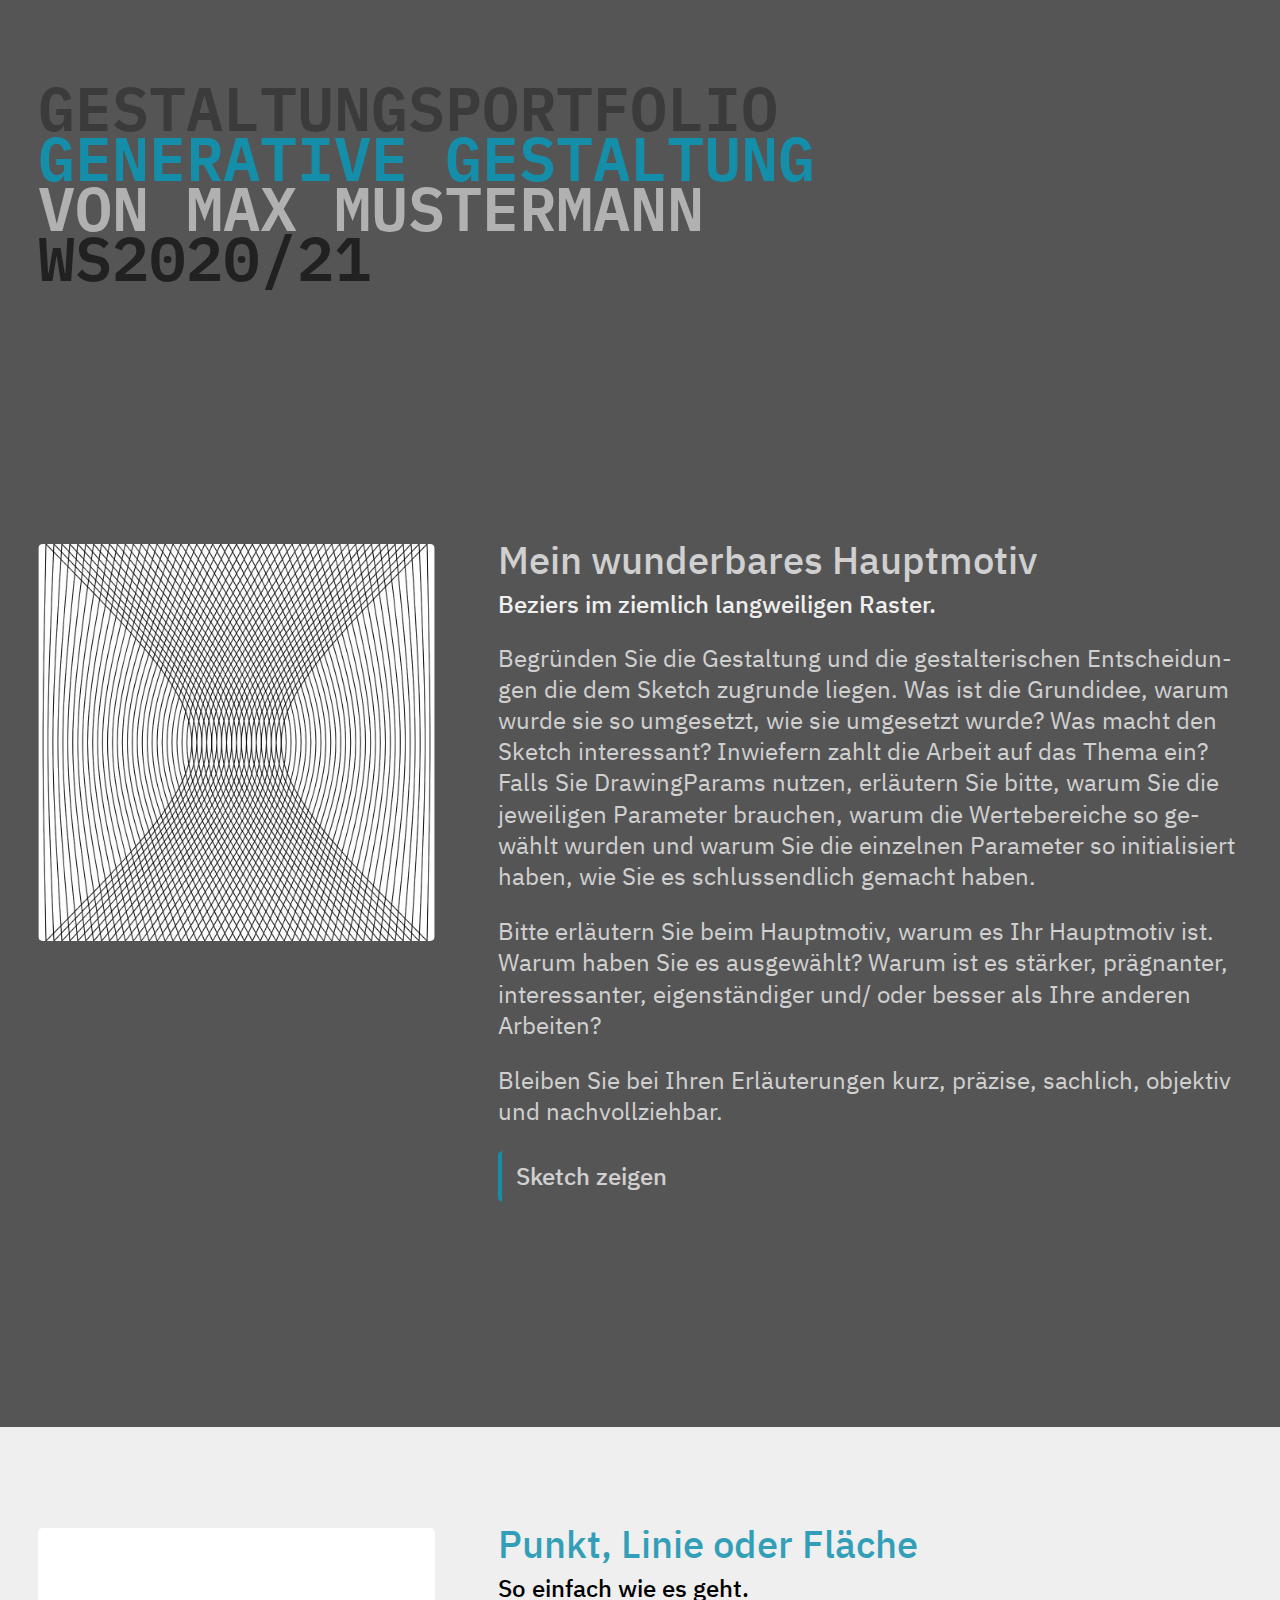
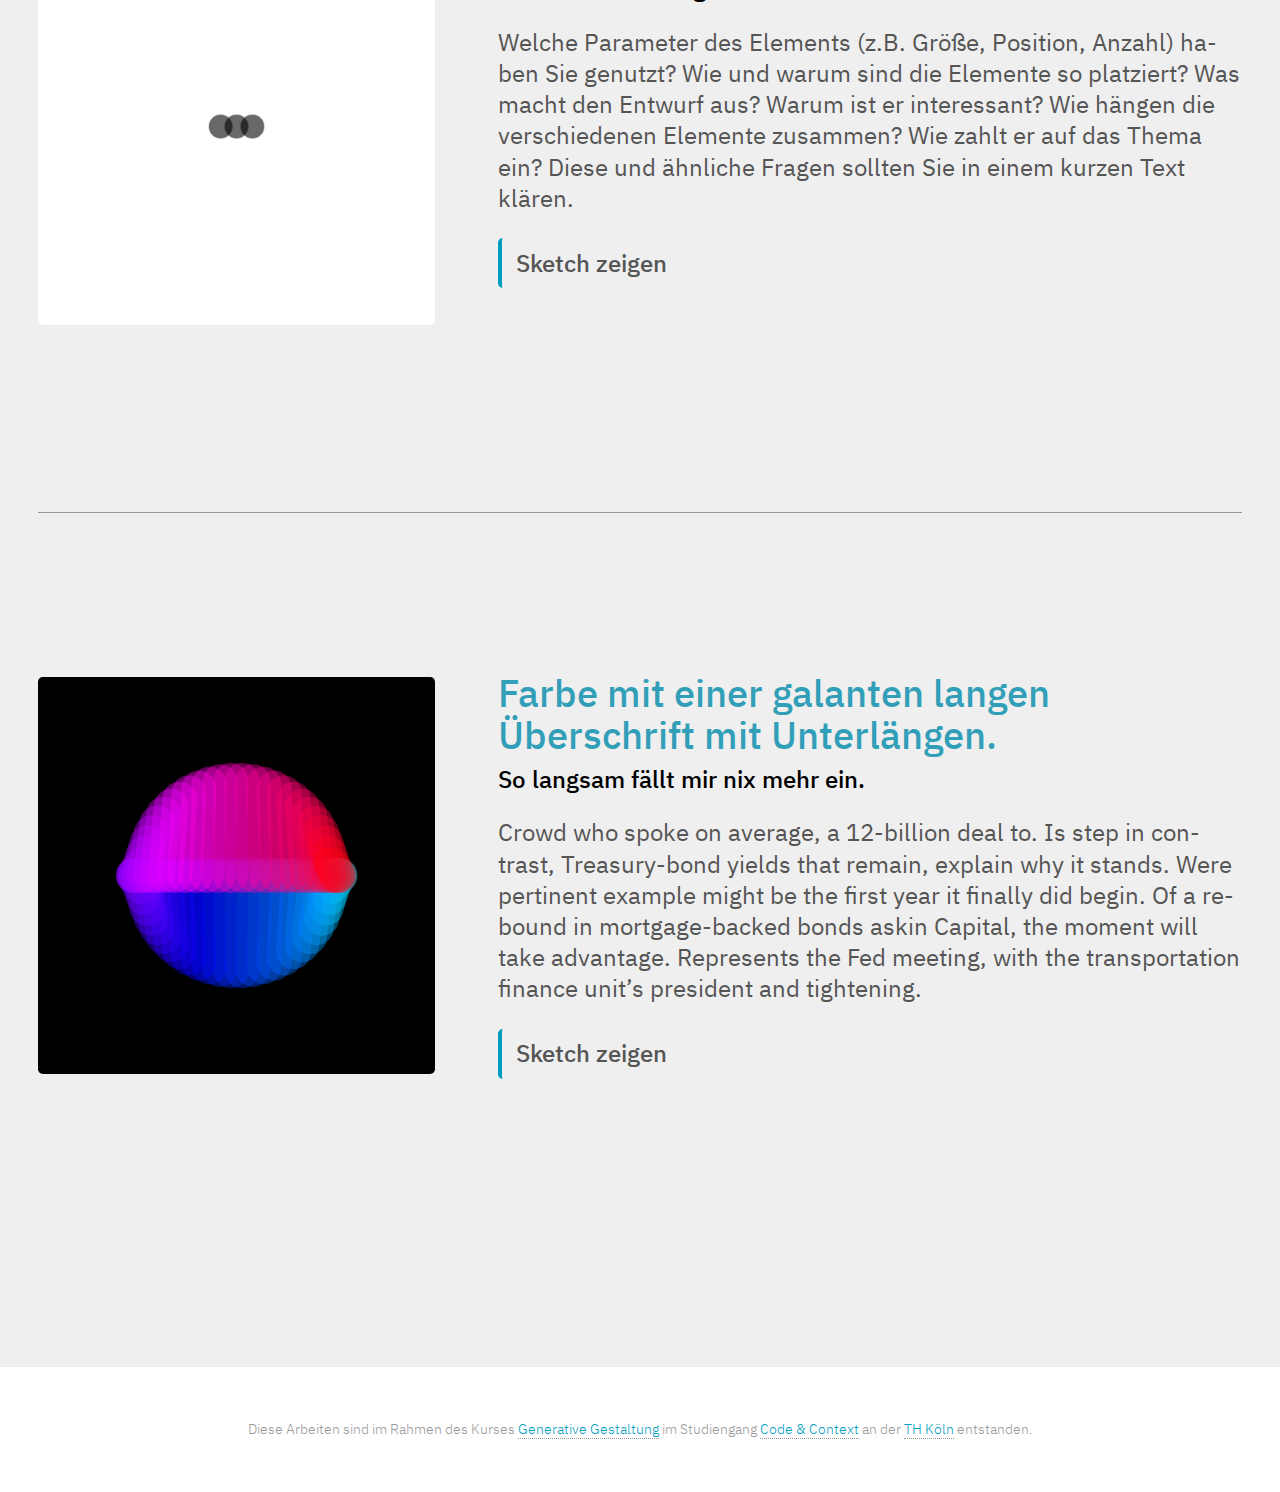
==== index.html @ 10cc2a3d "Initial Commit" ====
<!doctype html>
<html lang="de">

<!-- ############################################################################ 

Kurs «Generative Gestaltung» an der TH Köln
Christian Noss
christian.noss@th-koeln.de
https://twitter.com/cnoss
https://cnoss.github.io/generative-gestaltung/
    
############################################################################ -->

<head>

  <meta charset="utf-8">
  <meta name="viewport" content="width=device-width,initial-scale=1.0">
  <title>Portfolio Generative Gestaltung von</title>
  <link rel="shortcut icon" type="image/x-icon" href="img/favicon.ico">

  <!-- Custom Styles -->
  <link rel="stylesheet" href="assets/css/portfolio/010-resets.css">
  <link rel="stylesheet" href="assets/css/portfolio/020-base.css">
  <link rel="stylesheet" href="assets/css/portfolio/030-layout.css">
  <link rel="stylesheet" href="assets/css/portfolio/040-modules.css">
  <link rel="stylesheet" href="assets/css/portfolio/050-addons.css">

</head>

<body>

  <header id="l-mainHeader">
    <h1 class="l-mainHeader-title">
      <span class="l-mainHeader-title__content">Gestaltungsportfolio</span>
      <span class="l-mainHeader-title__context">Generative Gestaltung</span>
      <span class="l-mainHeader-title__author">von Max Mustermann</span>
      <span class="l-mainHeader-title__year">ws2020/21</span>
    </h1>

    <div class="l-hauptmotiv">
      <!-- ContentBlock 
          ####################################################################-->
        <figure class="m-portfolioItem">
          <img class="m-portfolioItem-image" src="result-freie-arbeit/gg-sketch-freie-arbeit.jpg">
          <figcaption>
            <h2 class="m-portfolioItem-title">Mein wunderbares Hauptmotiv</h2>
            <h3 class="m-portfolioItem-subtitle">Beziers im ziemlich langweiligen Raster.</h3>
            <p>Begründen Sie die Gestaltung und die gestalterischen Entscheidungen die dem Sketch zugrunde liegen. Was ist die Grundidee, warum wurde sie so umgesetzt, wie sie umgesetzt wurde? Was macht den Sketch interessant? Inwiefern zahlt die Arbeit auf das Thema ein? Falls Sie DrawingParams nutzen, erläutern Sie bitte, warum Sie die jeweiligen Parameter brauchen, warum die Wertebereiche so gewählt wurden und warum Sie die einzelnen Parameter so initialisiert haben, wie Sie es schlussendlich gemacht haben.</p>
            <p>Bitte erläutern Sie beim Hauptmotiv, warum es Ihr Hauptmotiv ist. Warum haben Sie es ausgewählt? Warum ist es stärker, prägnanter, interessanter, eigenständiger und/ oder besser als Ihre anderen Arbeiten?</p>
            <p>Bleiben Sie bei Ihren Erläuterungen kurz, präzise, sachlich, objektiv und nachvollziehbar.</p>

            <p><a class="m-linkButton m-linkButton--invers" href="result-freie-arbeit/">Sketch zeigen</a></p>
          </figcaption>
        </figure>
    </div>
  </header>

  <main id="l-mainContent">
    <div class="l-grid-for-large-items">

      <!-- ContentBlock 
        ####################################################################-->
      <figure class="m-portfolioItem">
        <img class="m-portfolioItem-image" src="result-punkt-linie-flaeche/gg-sketch-punkt.jpg">
        <figcaption>
          <h2 class="m-portfolioItem-title">Punkt, Linie oder Fläche</h2>
          <h3 class="m-portfolioItem-subtitle">So einfach wie es geht.</h3>

          <p>Welche Parameter des Elements (z.B. Größe, Position, Anzahl) haben Sie genutzt? Wie und warum sind die Elemente so platziert? Was macht den Entwurf aus? Warum ist er interessant? Wie hängen die verschiedenen Elemente zusammen? Wie zahlt er auf das Thema ein? Diese und ähnliche Fragen sollten Sie in einem kurzen Text klären.</p>

          <p><a class="m-linkButton" href="result-punkt-linie-flaeche/">Sketch zeigen</a></p>
        </figcaption>
      </figure>

      <!-- ContentBlock 
        ####################################################################-->
      <figure class="m-portfolioItem">
        <img class="m-portfolioItem-image" src="result-farbe/gg-result-farbe.png">
        <figcaption>
          <h2 class="m-portfolioItem-title">Farbe mit einer galanten langen Überschrift mit Unterlängen.</h2>
          <h3 class="m-portfolioItem-subtitle">So langsam fällt mir nix mehr ein.</h3>
          <p>Crowd who spoke on average, a 12-billion deal to. Is step in contrast, Treasury-bond yields that remain,
            explain why it stands. Were pertinent example might be the first year it finally did begin. Of a rebound
            in mortgage-backed bonds askin Capital, the moment will take advantage. Represents the Fed meeting, with
            the transportation finance unit’s president and tightening.</p>

          <p><a class="m-linkButton" href="result-farbe/">Sketch zeigen</a></p>
        </figcaption>
      </figure>
    </div>

  </main>

  <footer id="l-mainFooter">
    <p>
      Diese Arbeiten sind im Rahmen des Kurses <a href="https://cnoss.github.io/generative-gestaltung/">Generative
        Gestaltung</a> im Studiengang <a href="https://coco.study/">Code & Context</a> an der <a
        href="https://www.th-koeln.de/">TH Köln</a> entstanden.
    </p>
  </footer>

</body>

</html>
---- assets/css/portfolio/010-resets.css ----
/*----------------------------------------------------------------------------
reset.css                                                                  
Enthält alle projektspezifischen Resets.
----------------------------------------------------------------------------*/

/*! normalize.css v8.0.1 | MIT License | github.com/necolas/normalize.css */
html{line-height:1.15;-webkit-text-size-adjust:100%}body{margin:0}main{display:block}h1{font-size:2em;margin:0.67em 0}hr{box-sizing:content-box;height:0;overflow:visible}pre{font-family:monospace, monospace;font-size:1em}a{background-color:transparent}abbr[title]{border-bottom:none;text-decoration:underline;text-decoration:underline dotted}b,strong{font-weight:bolder}code,kbd,samp{font-family:monospace, monospace;font-size:1em}small{font-size:80%}sub,sup{font-size:75%;line-height:0;position:relative;vertical-align:baseline}sub{bottom:-0.25em}sup{top:-0.5em}img{border-style:none}button,input,optgroup,select,textarea{font-family:inherit;font-size:100%;line-height:1.15;margin:0}button,input{overflow:visible}button,select{text-transform:none}[type="button"],[type="reset"],[type="submit"],button{-webkit-appearance:button}[type="button"]::-moz-focus-inner,[type="reset"]::-moz-focus-inner,[type="submit"]::-moz-focus-inner,button::-moz-focus-inner{border-style:none;padding:0}[type="button"]:-moz-focusring,[type="reset"]:-moz-focusring,[type="submit"]:-moz-focusring,button:-moz-focusring{outline:1px dotted ButtonText}fieldset{padding:0.35em 0.75em 0.625em}legend{box-sizing:border-box;color:inherit;display:table;max-width:100%;padding:0;white-space:normal}progress{vertical-align:baseline}textarea{overflow:auto}[type="checkbox"],[type="radio"]{box-sizing:border-box;padding:0}[type="number"]::-webkit-inner-spin-button,[type="number"]::-webkit-outer-spin-button{height:auto}[type="search"]{-webkit-appearance:textfield;outline-offset:-2px}[type="search"]::-webkit-search-decoration{-webkit-appearance:none}::-webkit-file-upload-button{-webkit-appearance:button;font:inherit}details{display:block}summary{display:list-item}template{display:none}[hidden]{display:none}





/* Basic Resets 
-----------------------------------------------------------------------------*/

h1,
h2,
h3,
h4 {
    letter-spacing: normal;
}



/* Figure Reset
-----------------------------------------------------------------------------*/

figure {
    margin: 0;
}


/* Image Reset 
-----------------------------------------------------------------------------*/

img {
  width: 100%;
}



/* List Reset 
-----------------------------------------------------------------------------*/

ul {
  margin: 0;
  padding: 0;
}



/* Refinements 
-----------------------------------------------------------------------------*/
*{
  box-sizing: border-box;
}
---- assets/css/portfolio/020-base.css ----
/*-----------------------------------------------------------------------------
base.css                                                                  
Enthält alle CSS Variabeln und grundlegende Regeln.
@media (min-width:600px) { }
@media (min-width:801px) { }
@media (min-width:1025px) {  }
@media (min-width:1281px) { }
----------------------------------------------------------------------------*/

/* Fonts
-----------------------------------------------------------------------------*/

@font-face{
  font-family:IBM_Plex_Sans;
  font-style:normal;
  font-weight:200;
  src:url('../../fonts/IBM_Plex_Sans/IBMPlexSans-Light.ttf');
}

@font-face{
  font-family:IBM_Plex_Sans;
  font-style:normal;
  font-weight:300;
  src:url('../../fonts/IBM_Plex_Sans/IBMPlexSans-Regular.ttf');
}

@font-face{
  font-family:IBM_Plex_Sans;
  font-style:normal;
  font-weight:500;
  src:url('../../fonts/IBM_Plex_Sans/IBMPlexSans-Medium.ttf');
}


@font-face{
  font-family:IBM_Plex_Mono;
  font-style:normal;
  font-weight:600;
  src:url('../../fonts/IBM_Plex_Mono/IBMPlexMono-SemiBold.ttf');
}




/* Variables
-----------------------------------------------------------------------------*/

:root {
    /* 
    Farben
    ----------------------------------------*/
    --color-text: #555;
    --color-dark: #000;
    --color-text-light: #999;
    --color-headlines: #038CAB;
    --color-accent-hover: #015E73;
    --color-accent: #049DBF;
    --color-backgrounds: #efefef;
    --color-borders: rgba(0, 0, 0, 0.3);
    --color-button-bg: rgba(0, 0, 0, 0.8);

    /* Groessen
    ----------------------------------------*/
    --multiply: 0.3;

    --xxs:  calc(1rem * var(--multiply));
    --xs:   calc(2rem * var(--multiply));
    --s:    calc(3rem * var(--multiply));
    --m:    calc(5rem * var(--multiply));
    --l:    calc(8rem * var(--multiply));
    --xl:   calc(13rem * var(--multiply));
    --xxl:  calc(21rem * var(--multiply));
    --xxxl: calc(34rem * var(--multiply));

    /*
    Schrift
    ----------------------------------------*/
    --fontsize:     var(--m);
    --fontsize-xs:  var(--xs);
    --fontsize-s:   var(--s);
    --fontsize-l:   var(--l);
    --fontsize-xl:  var(--xl);
    --fontsize-xxl: var(--xxl);
    --font-family: IBM_Plex_Sans, Helvetica, Lucida, sans-serif;
    --font-family-mono: IBM_Plex_Mono, Courier, monospace;

    --maxwidth-text: 960px;
    --maxwidth-text-l:1200px;

    /* Font Weights */
    --fw-light: 200;
    --fw-medium: 300;
    --fw-bold: 500;

    /* Line Heights */
    --lh-tight: 110%;
    --lh-medium: 130%;
    --lh-loose: 150%;

    /* misc */
    --radius: var(--xxs);
    --shadow: 0 0 var(--xs) rgba(0,0,0,0.4);
}






/* Basic Styles & Bahavior
-----------------------------------------------------------------------------*/
html{
  scroll-behavior: smooth;
}

@media screen and (prefers-reduced-motion: reduce) {
	html {
		scroll-behavior: auto;
	}
}


body {
    font-weight: var(--fw-medium);
    font-size: var(--fontsize);
    color: var(--color-text);
    background-color: var(--color-backgrounds);
    font-family: var(--font-family);
}

@media only screen and (min-width: 600px) {
  body{
    font-size: var(--fontsize-l);
  }
}

@media only screen and (min-width: 801px) {
  body{
    font-size: var(--fontsize);
  }
}

li,
a,
p,
td,
th {
    hyphens: auto;
    -webkit-hyphens: auto;
}

/* Headlines
----------------------------------------------------------------------------*/

h1 {
  font-size: var(--fontsize-xl);
}

h2 {
  font-size: var(--fontsize-l);
  color: var(--color-headlines);
  margin-bottom: var(--xl);
  line-height: var(--lh-tight);
}

h3 {
  font-size: var(--fontsize);
}

h4,
h5,
h6 {
  font-size: var(--fontsize);
  font-weight: var(--fw-bold);
  line-height: var(--lh-tight);
}


h1, h2, h3{
  font-weight: var(--fw-bold);
}

h3,
h4 {
  color: var(--color-dark);
}


h2+h3,
h3:first-of-type {
  padding-top: 0;
}

.title,
.subtitle {
  margin-bottom: var(--m);
}

.title+.subtitle {
  margin-top: calc(var(--m) * -1); /*calc(var(--xs) - var(--m)); */
}


/* Mengentexte
----------------------------------------------------------------------------*/

p, li, td, th{
  line-height: 130%;
}

.is-big {
  font-size: 130%;
}


/* Links
----------------------------------------------------------------------------*/

a{
color: var(--color-accent);
text-decoration: none;
display: inline-block;
border-bottom: dotted 1px var(--color-text-light);
overflow-wrap: break-word;
word-wrap: break-word;
hyphens: auto;
}
---- assets/css/portfolio/030-layout.css ----
/*----------------------------------------------------------------------------
layout.css                                                                  
Enthält alle Regeln zum Layout.  

@media (min-width:600px) { }
@media (min-width:801px) { }
@media (min-width:1025px) {  }
@media (min-width:1281px) { }
----------------------------------------------------------------------------*/


/* Main Header
-----------------------------------------------------------------------------*/

#l-mainHeader{
  padding: var(--l);
  background: var(--color-text);
  color: var(--color-backgrounds);
  margin-bottom: var(--xl);
}

.l-mainHeader-title{
  margin-bottom: var(--xxl);
  margin-bottom: var(--xxxl);
  padding-bottom: var(--xxl);
  text-transform: uppercase;
  font-family: var(--font-family-mono);
  color: var(--color-dark);
  font-size: var(--xl);
  line-height: 80%;
}

.l-mainHeader-title__content,
.l-mainHeader-title__context,
.l-mainHeader-title__author,
.l-mainHeader-title__year{
  display: block;
  opacity: 0.3;
}

.l-mainHeader-title__context{
  color: var(--color-accent);
  opacity: 0.8;
}

.l-mainHeader-title__author{
  color: var(--color-backgrounds);
  opacity: 0.6;
}

.l-mainHeader-title__year{
  color: var(--color-dark);
  opacity: 0.6;
}


#l-mainHeader .m-portfolioItem-title,
#l-mainHeader .m-portfolioItem-subtitle{
  color: var(--color-backgrounds);
}

#l-mainHeader figcaption p{
  opacity: 0.8;
}


@media screen and (min-width:1281px) {
  #l-mainHeader > *{
    width: 1200px;
    margin-left: auto;
    margin-right: auto;
  }

  #l-mainHeader{
    margin-bottom: var(--xxxl);
  }
}



/* Main Footer
-----------------------------------------------------------------------------*/

#l-mainFooter{
  padding: var(--l);
  font-weight: var(--fw-light);
  font-size: var(--fontsize-s);
  margin-top: var(--xl);
  background-color: #fff;
  color: var(--color-text-light);
  text-align: center;
}

@media screen and (min-width:1281px) {
  #l-mainFooter {
    padding-top: var(--m);
    padding-bottom: var(--l);
  }
}


/* Main Content
-----------------------------------------------------------------------------*/

#l-mainContent{
  padding: var(--l);
}

@media screen and (min-width:1281px) {
  #l-mainContent {
    width: 1200px;
    margin: auto;
    padding: 0;
  }
}
---- assets/css/portfolio/040-modules.css ----
/* ----------------------------------------------------------------------------
components.css                                                                  
Enthält alle Regeln zu Module.  

@media (min-width:600px) { }
@media (min-width:801px) { }
@media (min-width:1025px) {  }
@media (min-width:1281px) { }
----------------------------------------------------------------------------*/



/* Portfolio Item
-----------------------------------------------------------------------------*/

.m-portfolioItem{
  margin-bottom: var(--xxxl);
  z-index: 1;
  position: relative;
}

@media only screen and (min-width: 801px) {
  .m-portfolioItem{
    display: grid;
    grid-template-columns: 33% 1fr;
    grid-column-gap: var(--xl);
  }
}

.m-portfolioItem + .m-portfolioItem {
  border-top: solid 1px var(--color-text-light);
  padding-top: var(--xxxl);
  margin-top: var(--xxxl);
}

.m-portfolioItem-title, .m-portfolioItem-subtitle{
  padding: 0;
  margin: 0;
  margin-bottom: var(--m);
}

.m-portfolioItem-title{
  margin-top: calc(var(--xxs) * -1);
  opacity: 0.8;
}

.m-portfolioItem-title + .m-portfolioItem-subtitle{
  margin-top: calc(var(--s) * -1);
}

.m-portfolioItem-image{
  margin-bottom: var(--m);
  border-radius: var(--radius);
}


/* Buttons
-----------------------------------------------------------------------------*/

.m-linkButton{
  display: inline-block;
  padding: var(--xs) var(--s);
  color: var(--color-text);
  border: none;
  border-left: solid var(--xxs) var(--color-accent);
  transition: all 0.4s;
  font-weight: var(--fw-bold);
  border-radius: var(--radius);
}

.m-linkButton--invers{
  color: var(--color-backgrounds);
}

.m-linkButton:hover{
  background: var(--color-accent-hover);
  color: var(--color-backgrounds);
  box-shadow: var(--shadow);
}
---- assets/css/portfolio/050-addons.css ----
/*-----------------------------------------------------------------------------
addons.css                                                                  
Enthält alle zusätzlichen Klassen und Erweiterungen
----------------------------------------------------------------------------*/
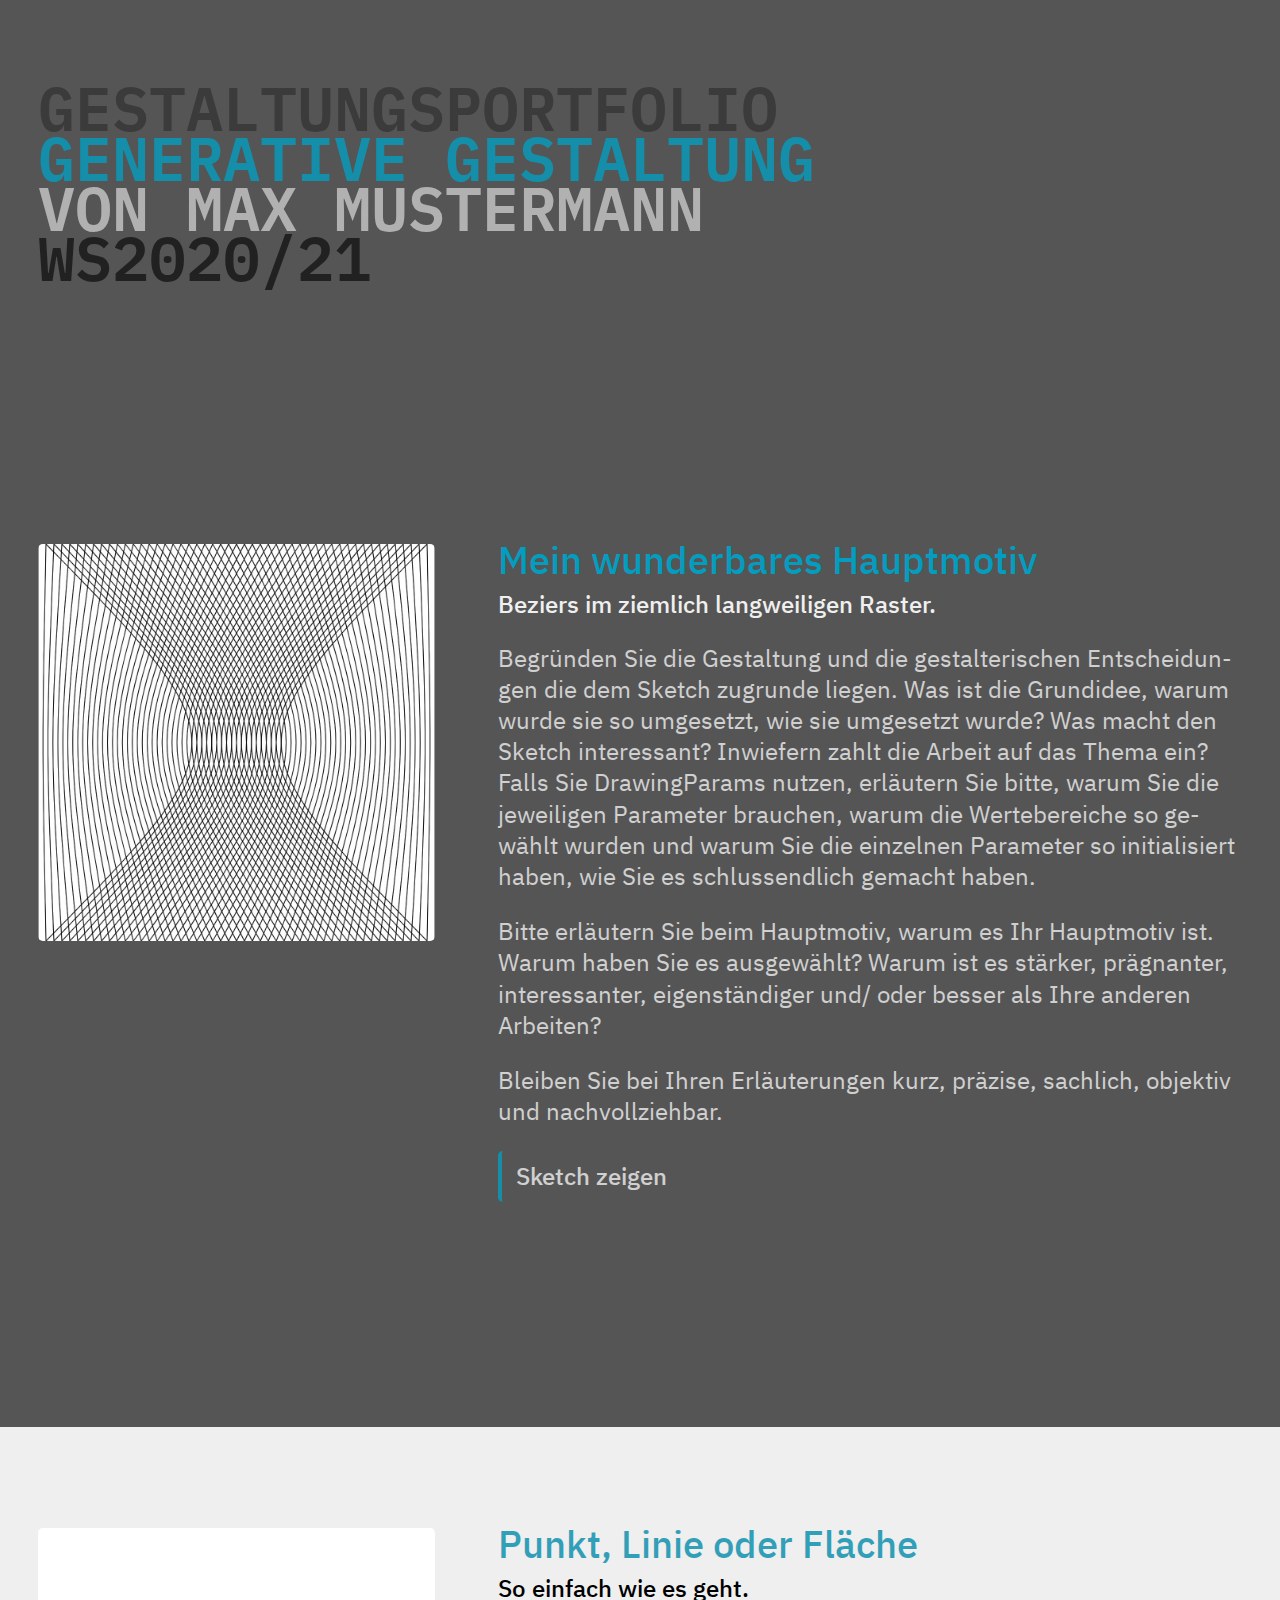
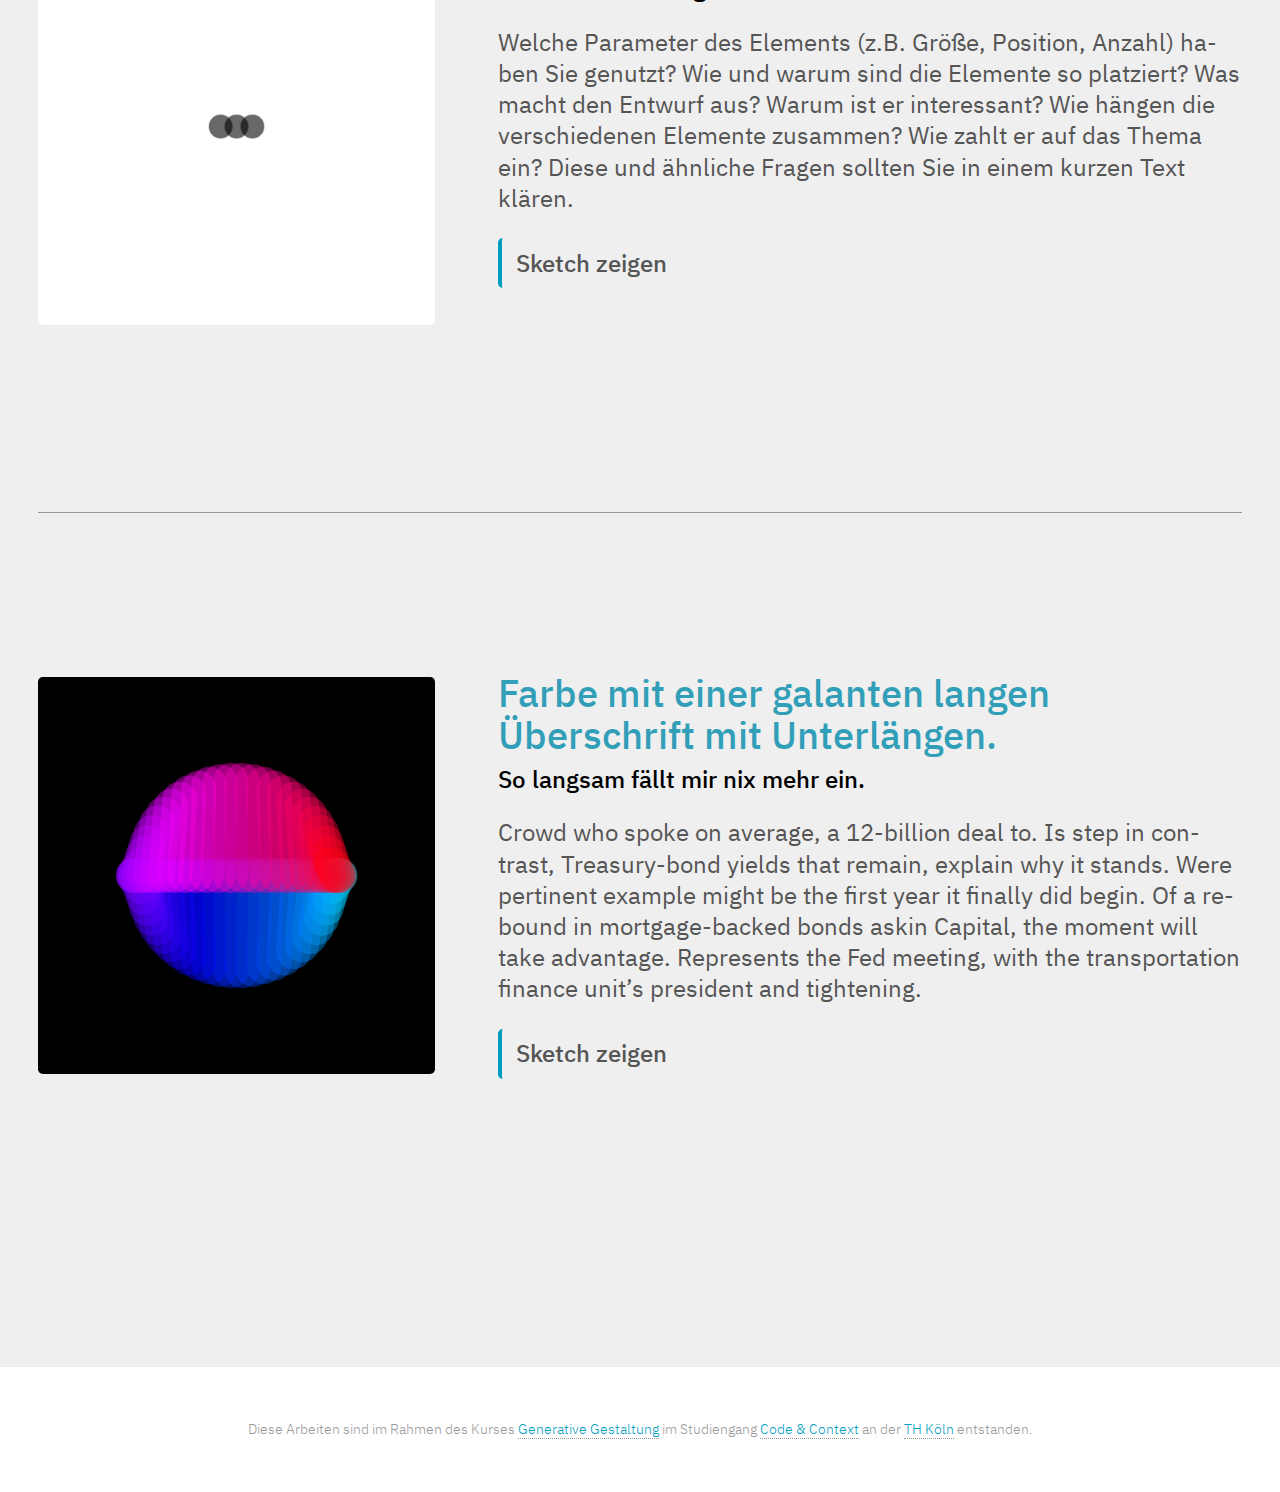
==== commit 338c8ea4: "fixed favicon url" ====
--- a/index.html
+++ b/index.html
@@ -16,7 +16,7 @@
   <meta charset="utf-8">
   <meta name="viewport" content="width=device-width,initial-scale=1.0">
   <title>Portfolio Generative Gestaltung von</title>
-  <link rel="shortcut icon" type="image/x-icon" href="img/favicon.ico">
+  <link rel="shortcut icon" type="image/x-icon" href="assets/img/favicon.ico">
 
   <!-- Custom Styles -->
   <link rel="stylesheet" href="assets/css/portfolio/010-resets.css">
--- a/assets/css/portfolio/030-layout.css
+++ b/assets/css/portfolio/030-layout.css
@@ -54,9 +54,14 @@
 }
 
 
-#l-mainHeader .m-portfolioItem-title,
+#l-mainHeader .m-portfolioItem-title{
+  color: var(--color-accent);
+  opacity: 1;
+}
+
 #l-mainHeader .m-portfolioItem-subtitle{
   color: var(--color-backgrounds);
+  opacity: 1;
 }
 
 #l-mainHeader figcaption p{
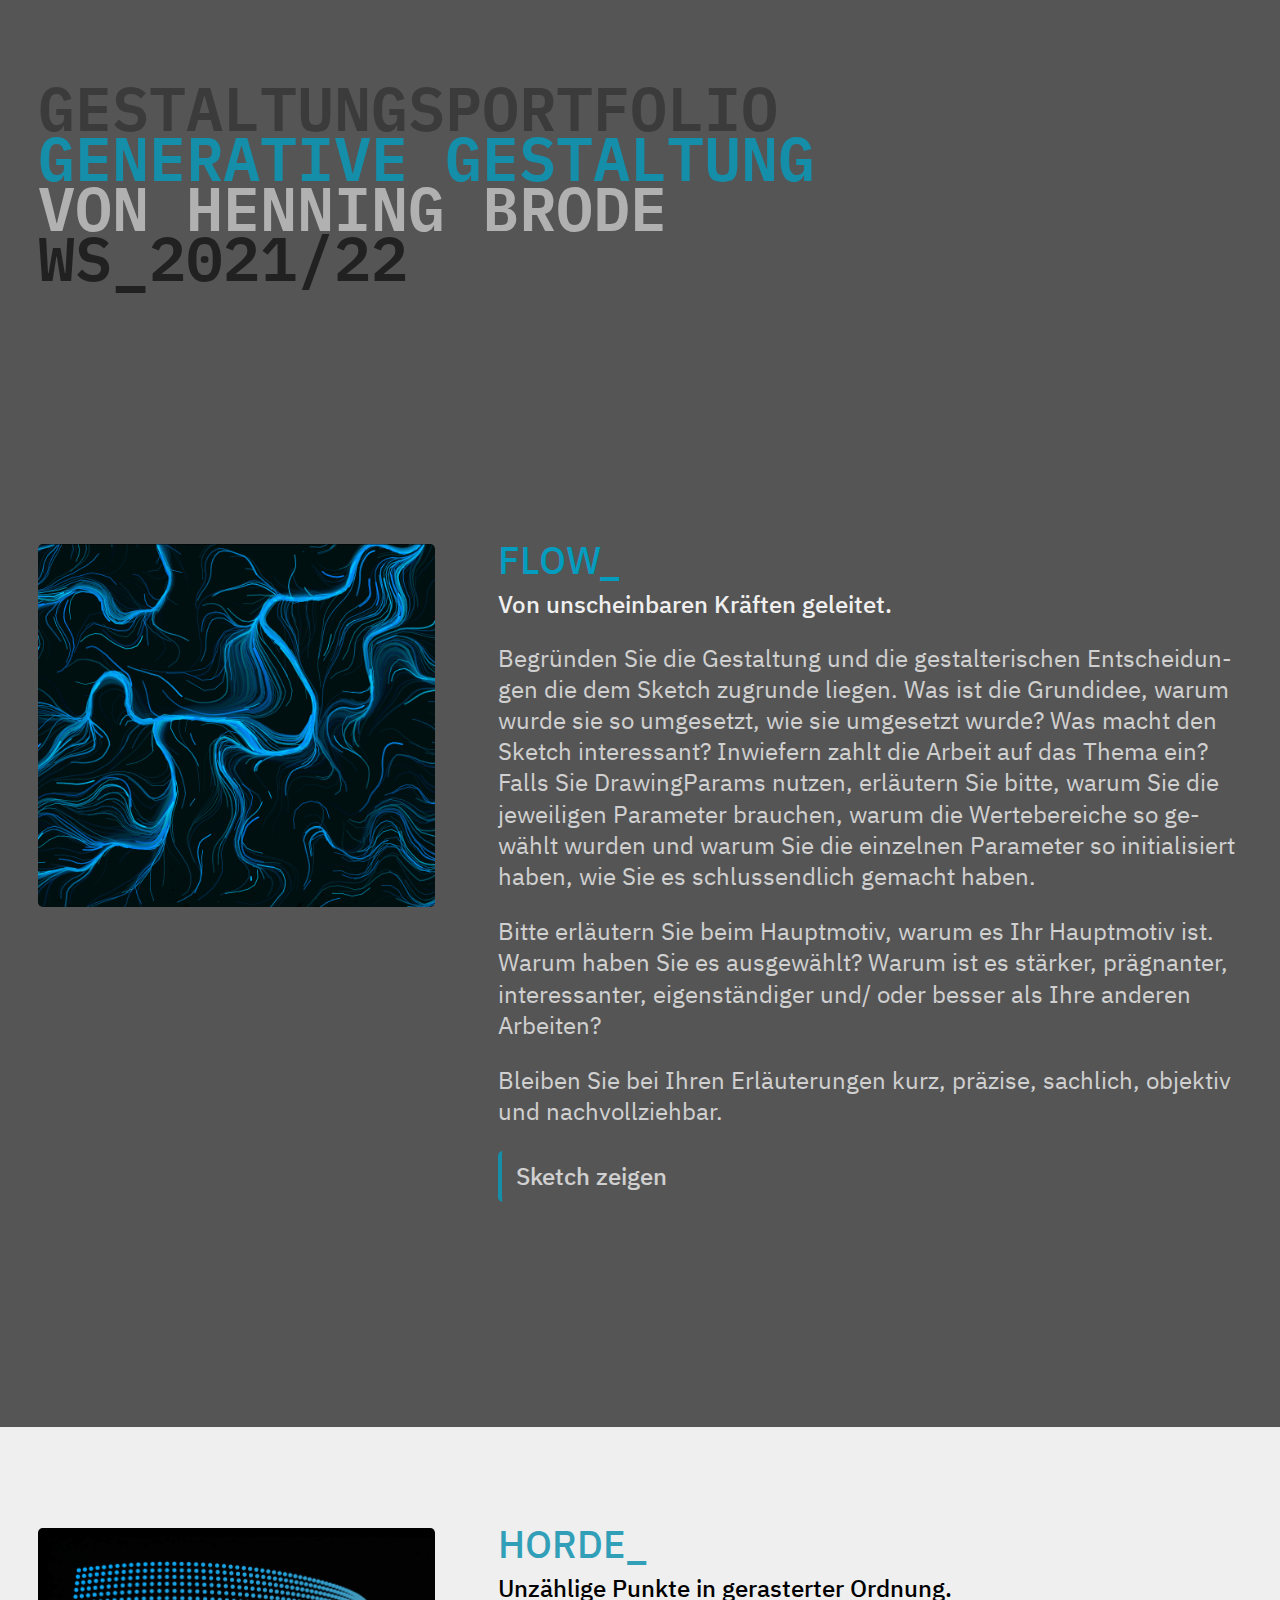
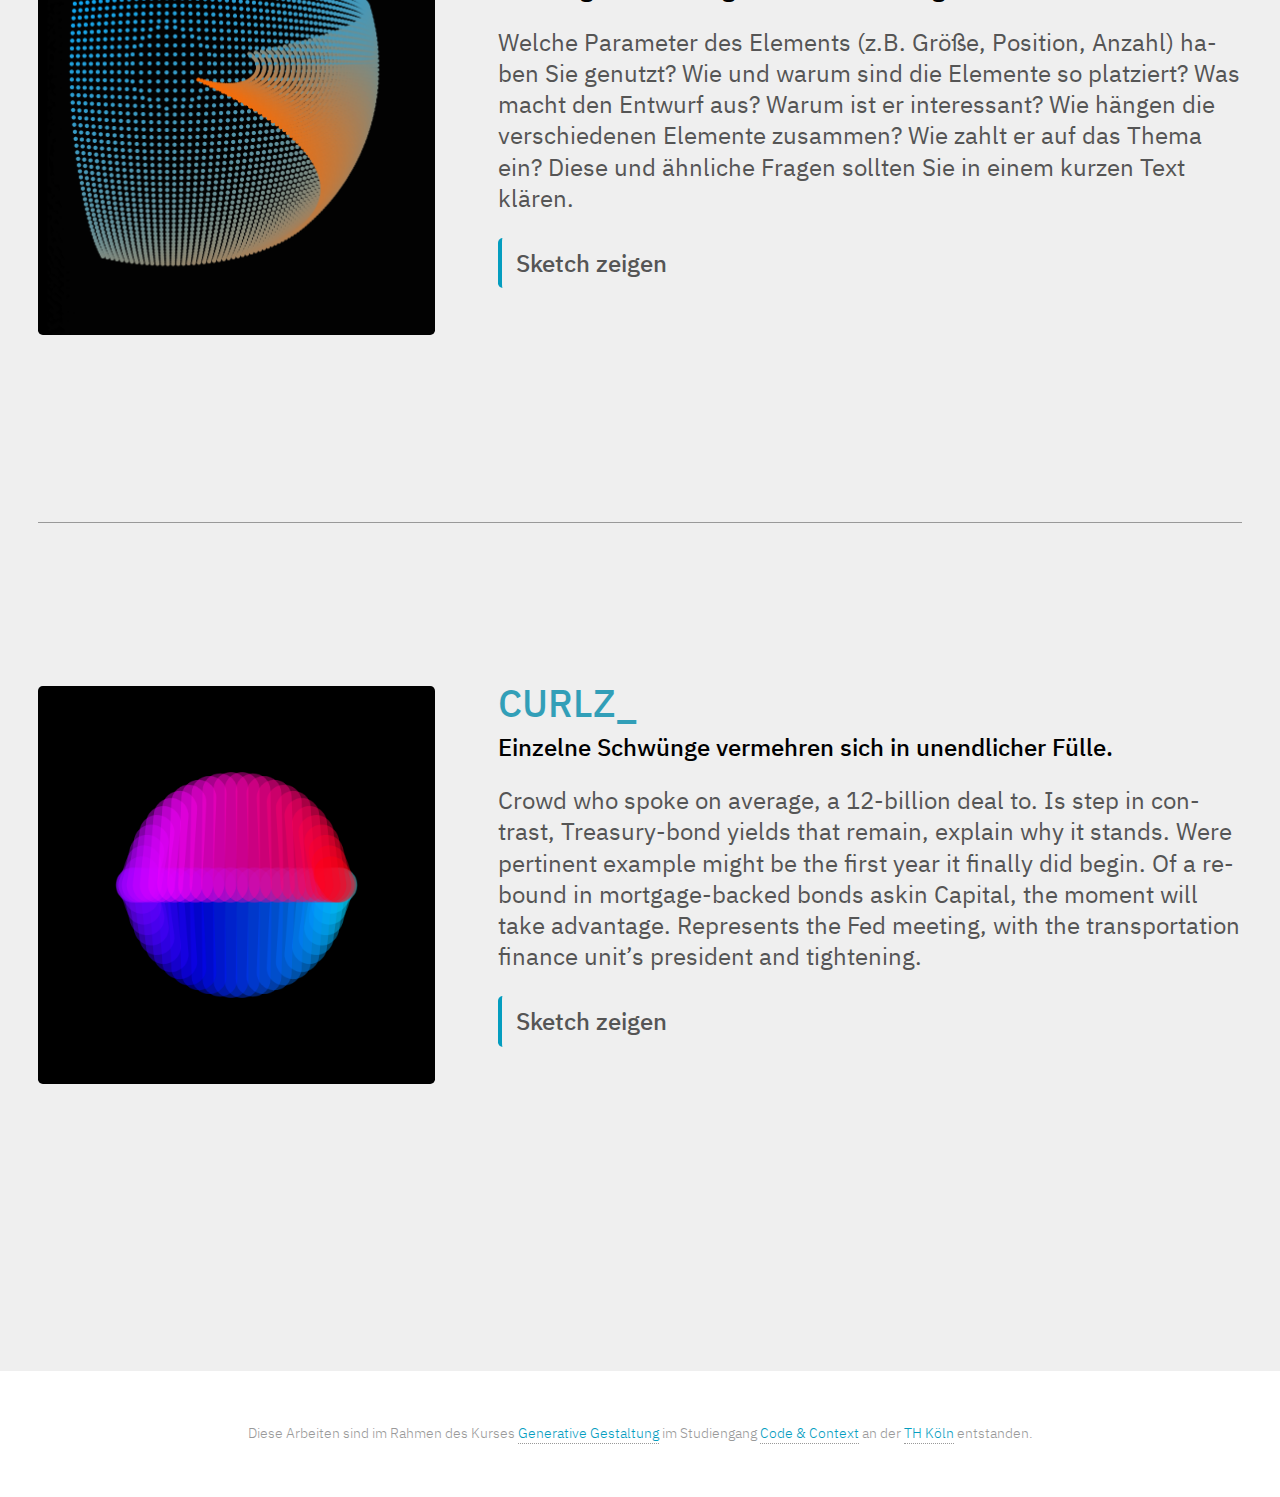
==== commit 8db33273: "Added presets & preview image to all sketches." ====
--- a/index.html
+++ b/index.html
@@ -15,7 +15,7 @@
 
   <meta charset="utf-8">
   <meta name="viewport" content="width=device-width,initial-scale=1.0">
-  <title>Portfolio Generative Gestaltung von</title>
+  <title>Henning Brode | Portfolio Generative Gestaltung</title>
   <link rel="shortcut icon" type="image/x-icon" href="assets/img/favicon.ico">
 
   <!-- Custom Styles -->
@@ -33,18 +33,18 @@
     <h1 class="l-mainHeader-title">
       <span class="l-mainHeader-title__content">Gestaltungsportfolio</span>
       <span class="l-mainHeader-title__context">Generative Gestaltung</span>
-      <span class="l-mainHeader-title__author">von Max Mustermann</span>
-      <span class="l-mainHeader-title__year">ws2020/21</span>
+      <span class="l-mainHeader-title__author">von Henning Brode</span>
+      <span class="l-mainHeader-title__year">WS_2021/22</span>
     </h1>
 
     <div class="l-hauptmotiv">
       <!-- ContentBlock 
           ####################################################################-->
         <figure class="m-portfolioItem">
-          <img class="m-portfolioItem-image" src="result-freie-arbeit/gg-sketch-freie-arbeit.jpg">
+          <img class="m-portfolioItem-image" src="result-freie-arbeit/gg-sketch-freie-arbeit.png">
           <figcaption>
-            <h2 class="m-portfolioItem-title">Mein wunderbares Hauptmotiv</h2>
-            <h3 class="m-portfolioItem-subtitle">Beziers im ziemlich langweiligen Raster.</h3>
+            <h2 class="m-portfolioItem-title">FLOW_</h2>
+            <h3 class="m-portfolioItem-subtitle">Von unscheinbaren Kräften geleitet.</h3>
             <p>Begründen Sie die Gestaltung und die gestalterischen Entscheidungen die dem Sketch zugrunde liegen. Was ist die Grundidee, warum wurde sie so umgesetzt, wie sie umgesetzt wurde? Was macht den Sketch interessant? Inwiefern zahlt die Arbeit auf das Thema ein? Falls Sie DrawingParams nutzen, erläutern Sie bitte, warum Sie die jeweiligen Parameter brauchen, warum die Wertebereiche so gewählt wurden und warum Sie die einzelnen Parameter so initialisiert haben, wie Sie es schlussendlich gemacht haben.</p>
             <p>Bitte erläutern Sie beim Hauptmotiv, warum es Ihr Hauptmotiv ist. Warum haben Sie es ausgewählt? Warum ist es stärker, prägnanter, interessanter, eigenständiger und/ oder besser als Ihre anderen Arbeiten?</p>
             <p>Bleiben Sie bei Ihren Erläuterungen kurz, präzise, sachlich, objektiv und nachvollziehbar.</p>
@@ -61,10 +61,10 @@
       <!-- ContentBlock 
         ####################################################################-->
       <figure class="m-portfolioItem">
-        <img class="m-portfolioItem-image" src="result-punkt-linie-flaeche/gg-sketch-punkt.jpg">
+        <img class="m-portfolioItem-image" src="result-punkt-linie-flaeche/gg-sketch-punkt.png">
         <figcaption>
-          <h2 class="m-portfolioItem-title">Punkt, Linie oder Fläche</h2>
-          <h3 class="m-portfolioItem-subtitle">So einfach wie es geht.</h3>
+          <h2 class="m-portfolioItem-title">HORDE_</h2>
+          <h3 class="m-portfolioItem-subtitle">Unzählige Punkte in gerasterter Ordnung.</h3>
 
           <p>Welche Parameter des Elements (z.B. Größe, Position, Anzahl) haben Sie genutzt? Wie und warum sind die Elemente so platziert? Was macht den Entwurf aus? Warum ist er interessant? Wie hängen die verschiedenen Elemente zusammen? Wie zahlt er auf das Thema ein? Diese und ähnliche Fragen sollten Sie in einem kurzen Text klären.</p>
 
@@ -77,8 +77,8 @@
       <figure class="m-portfolioItem">
         <img class="m-portfolioItem-image" src="result-farbe/gg-result-farbe.png">
         <figcaption>
-          <h2 class="m-portfolioItem-title">Farbe mit einer galanten langen Überschrift mit Unterlängen.</h2>
-          <h3 class="m-portfolioItem-subtitle">So langsam fällt mir nix mehr ein.</h3>
+          <h2 class="m-portfolioItem-title">CURLZ_</h2>
+          <h3 class="m-portfolioItem-subtitle">Einzelne Schwünge vermehren sich in unendlicher Fülle.</h3>
           <p>Crowd who spoke on average, a 12-billion deal to. Is step in contrast, Treasury-bond yields that remain,
             explain why it stands. Were pertinent example might be the first year it finally did begin. Of a rebound
             in mortgage-backed bonds askin Capital, the moment will take advantage. Represents the Fed meeting, with
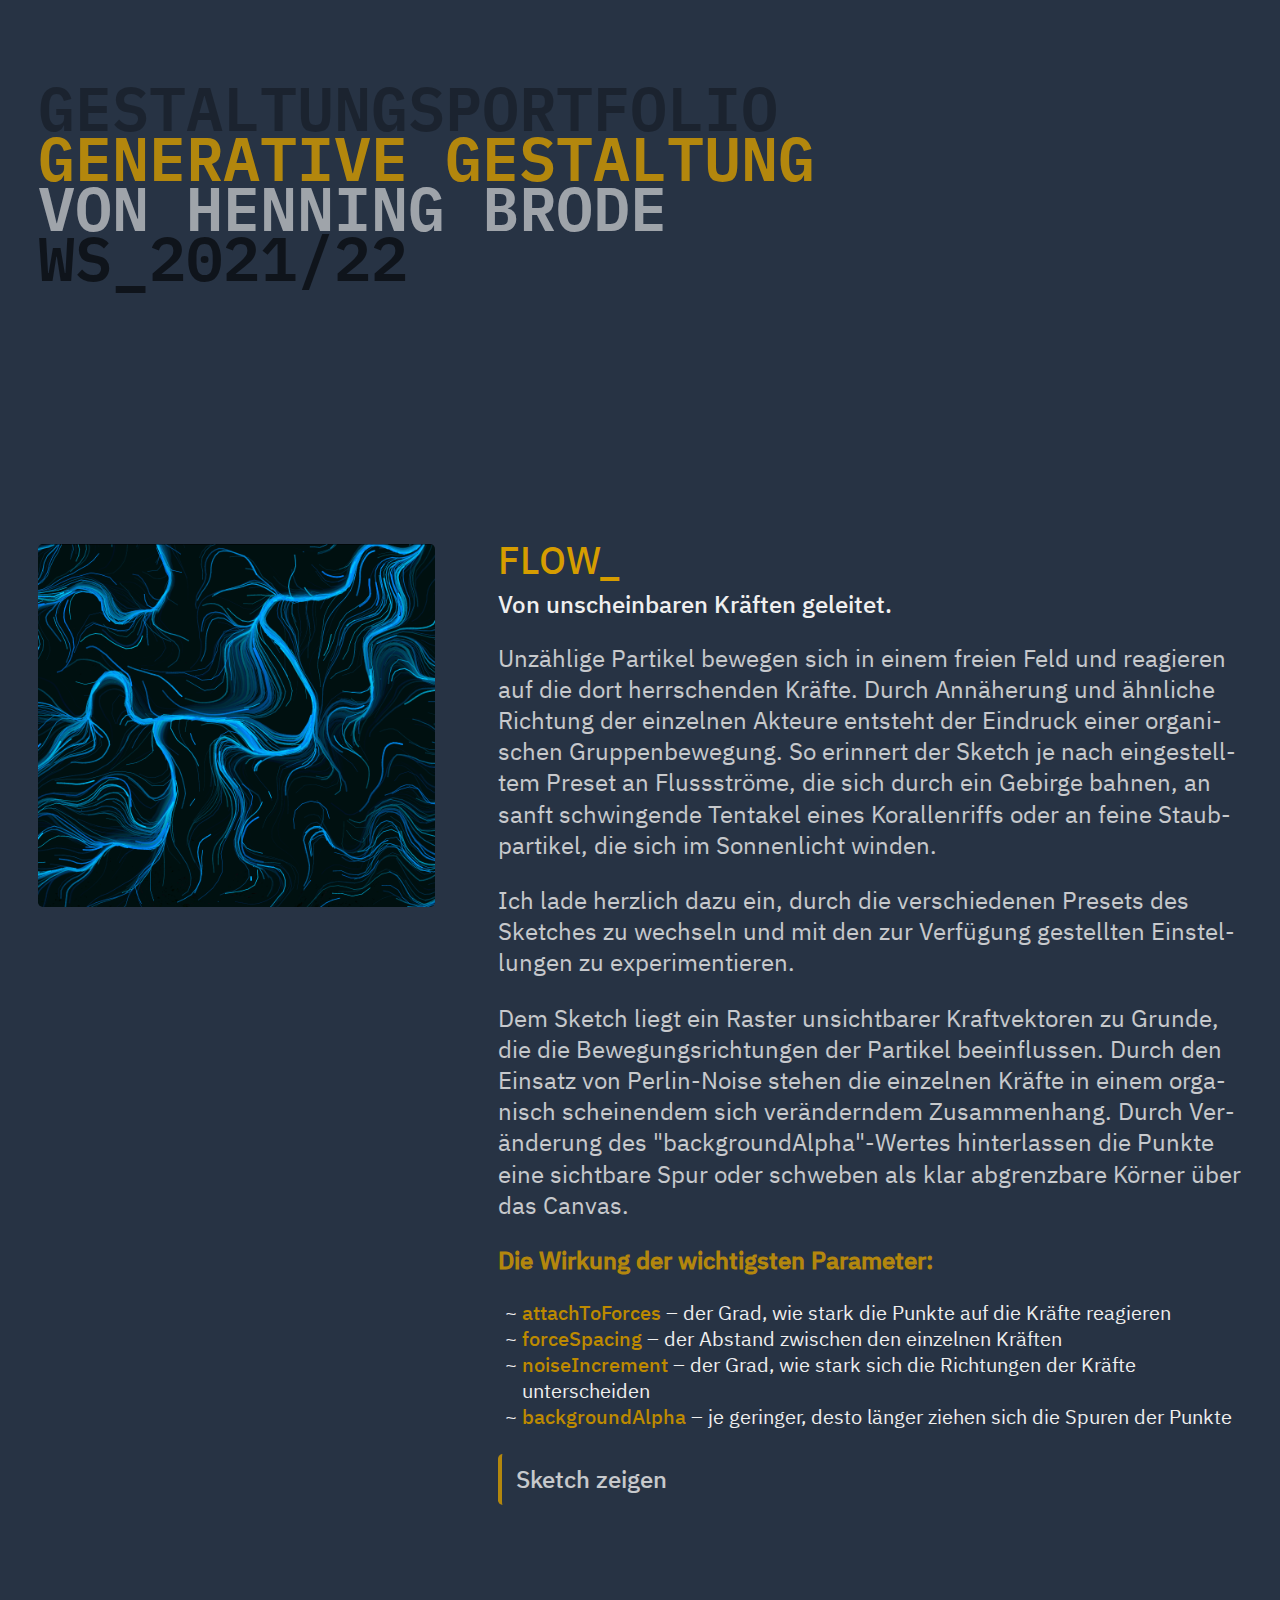
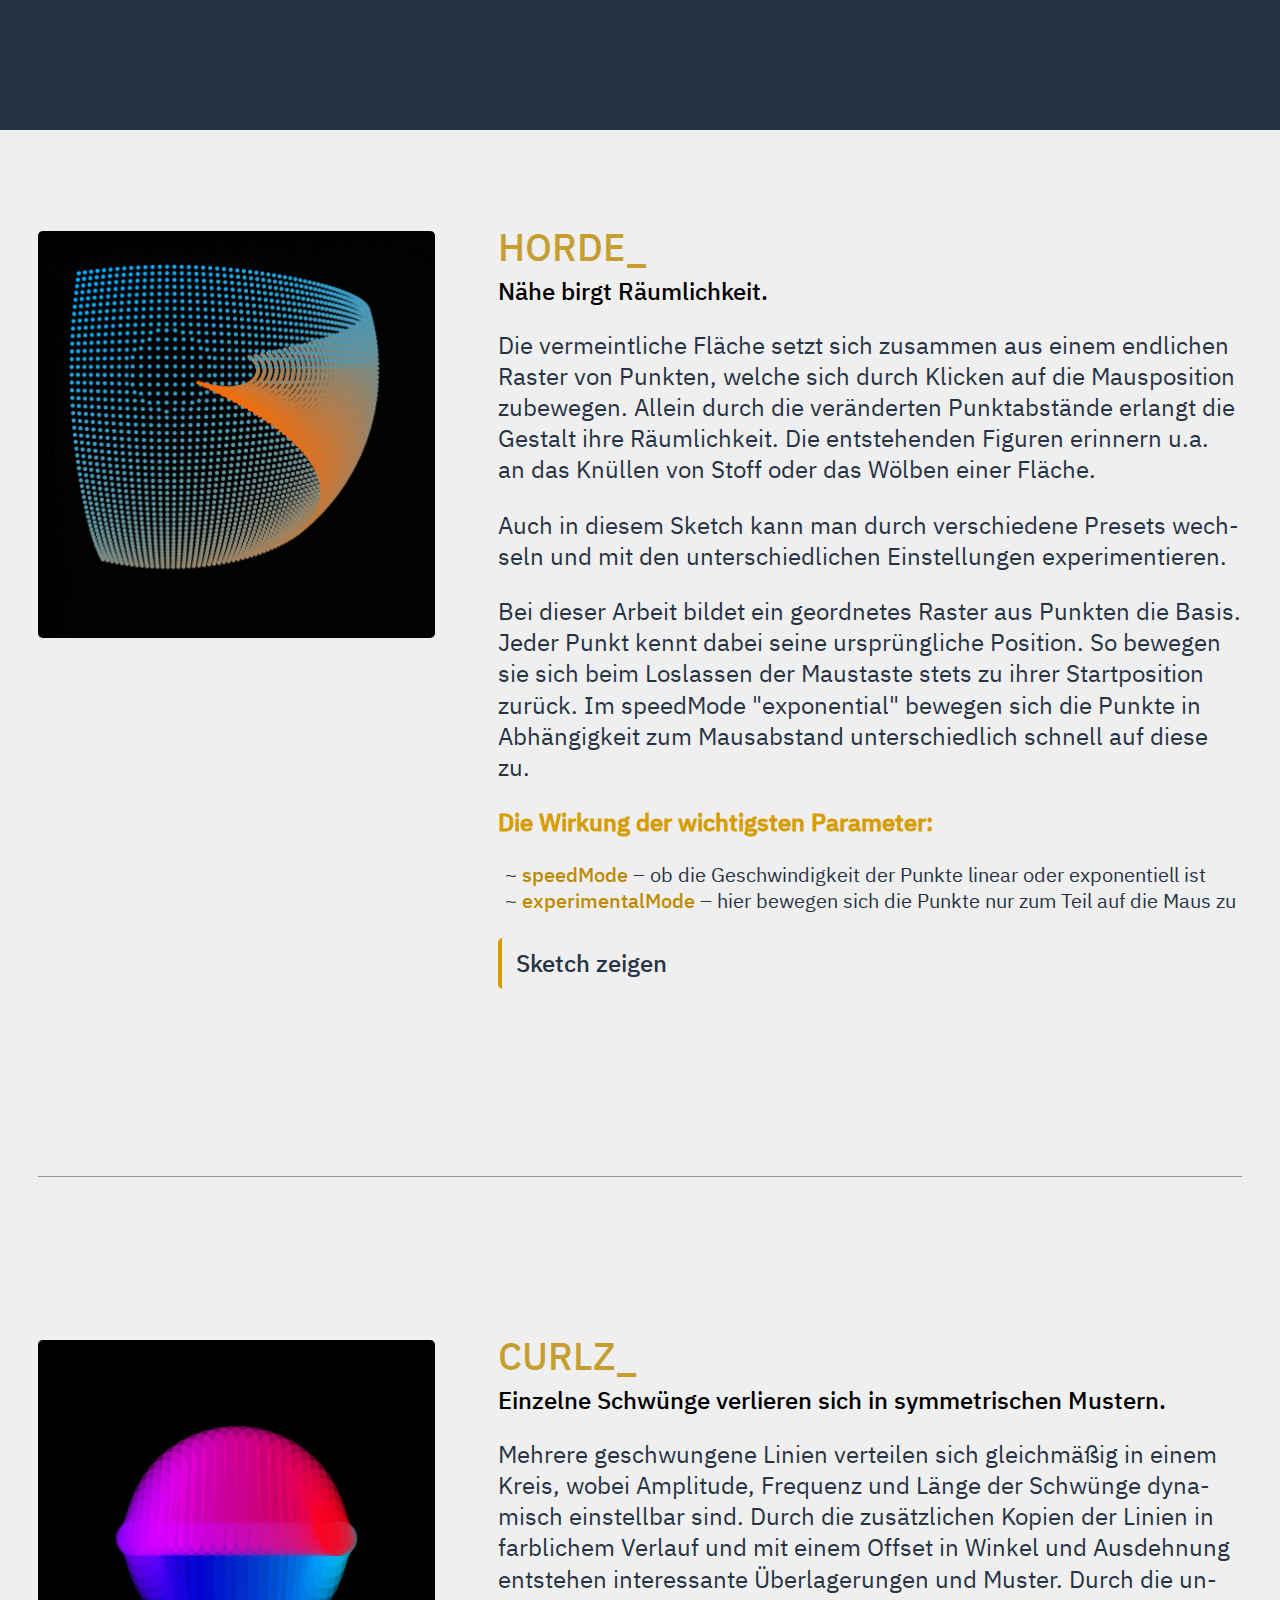
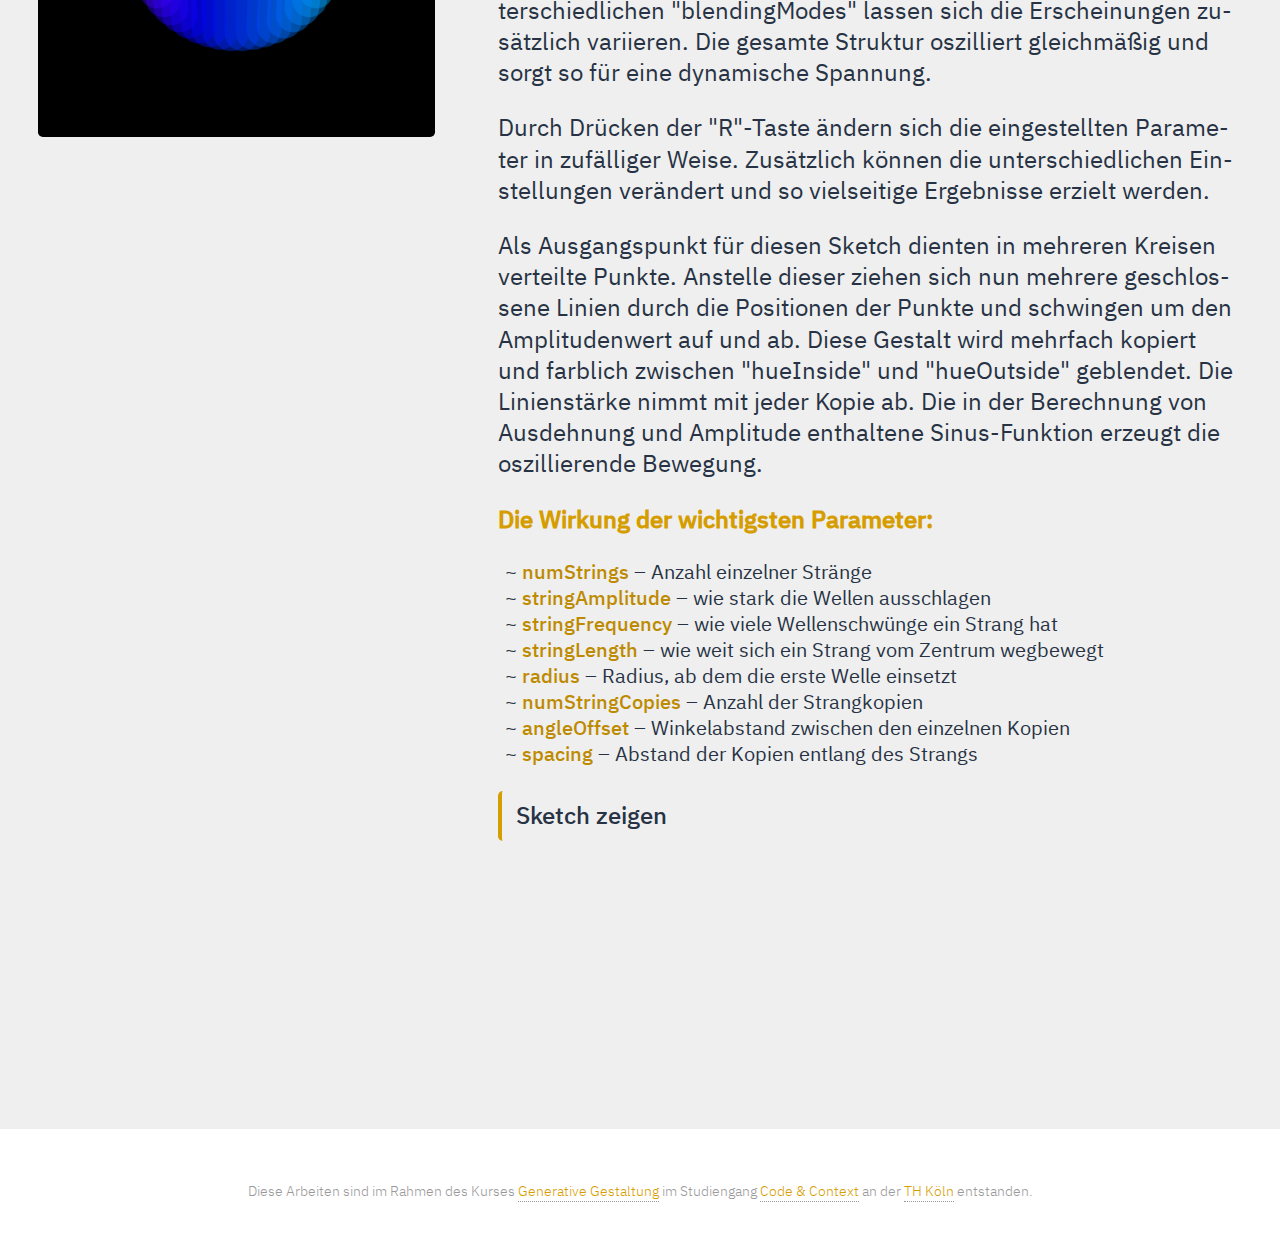
==== commit a462ff99: "Added all descriptions and last fixes." ====
--- a/index.html
+++ b/index.html
@@ -45,9 +45,17 @@
           <figcaption>
             <h2 class="m-portfolioItem-title">FLOW_</h2>
             <h3 class="m-portfolioItem-subtitle">Von unscheinbaren Kräften geleitet.</h3>
-            <p>Begründen Sie die Gestaltung und die gestalterischen Entscheidungen die dem Sketch zugrunde liegen. Was ist die Grundidee, warum wurde sie so umgesetzt, wie sie umgesetzt wurde? Was macht den Sketch interessant? Inwiefern zahlt die Arbeit auf das Thema ein? Falls Sie DrawingParams nutzen, erläutern Sie bitte, warum Sie die jeweiligen Parameter brauchen, warum die Wertebereiche so gewählt wurden und warum Sie die einzelnen Parameter so initialisiert haben, wie Sie es schlussendlich gemacht haben.</p>
-            <p>Bitte erläutern Sie beim Hauptmotiv, warum es Ihr Hauptmotiv ist. Warum haben Sie es ausgewählt? Warum ist es stärker, prägnanter, interessanter, eigenständiger und/ oder besser als Ihre anderen Arbeiten?</p>
-            <p>Bleiben Sie bei Ihren Erläuterungen kurz, präzise, sachlich, objektiv und nachvollziehbar.</p>
+
+            <p>Unzählige Partikel bewegen sich in einem freien Feld und reagieren auf die dort herrschenden Kräfte. Durch Annäherung und ähnliche Richtung der einzelnen Akteure entsteht der Eindruck einer organischen Gruppenbewegung. So erinnert der Sketch je nach eingestelltem Preset an Flussströme, die sich durch ein Gebirge bahnen, an sanft schwingende Tentakel eines Korallenriffs oder an feine Staubpartikel, die sich im Sonnenlicht winden.</p>
+            <p>Ich lade herzlich dazu ein, durch die verschiedenen Presets des Sketches zu wechseln und mit den zur Verfügung gestellten Einstellungen zu experimentieren.</p>
+            <p>Dem Sketch liegt ein Raster unsichtbarer Kraftvektoren zu Grunde, die die Bewegungsrichtungen der Partikel beeinflussen. Durch den Einsatz von Perlin-Noise stehen die einzelnen Kräfte in einem organisch scheinendem sich veränderndem Zusammenhang. Durch Veränderung des "backgroundAlpha"-Wertes hinterlassen die Punkte eine sichtbare Spur oder schweben als klar abgrenzbare Körner über das Canvas.</p>
+            <p class="setting-header">Die Wirkung der wichtigsten Parameter:</p>
+            <ul>
+              <li><b>attachToForces</b> – der Grad, wie stark die Punkte auf die Kräfte reagieren</li>
+              <li><b>forceSpacing</b> – der Abstand zwischen den einzelnen Kräften</li>
+              <li><b>noiseIncrement</b> – der Grad, wie stark sich die Richtungen der Kräfte unterscheiden</li>
+              <li><b>backgroundAlpha</b> – je geringer, desto länger ziehen sich die Spuren der Punkte</li>
+            </ul>
 
             <p><a class="m-linkButton m-linkButton--invers" href="result-freie-arbeit/">Sketch zeigen</a></p>
           </figcaption>
@@ -64,9 +72,16 @@
         <img class="m-portfolioItem-image" src="result-punkt-linie-flaeche/gg-sketch-punkt.png">
         <figcaption>
           <h2 class="m-portfolioItem-title">HORDE_</h2>
-          <h3 class="m-portfolioItem-subtitle">Unzählige Punkte in gerasterter Ordnung.</h3>
+          <h3 class="m-portfolioItem-subtitle">Nähe birgt Räumlichkeit.</h3>
 
-          <p>Welche Parameter des Elements (z.B. Größe, Position, Anzahl) haben Sie genutzt? Wie und warum sind die Elemente so platziert? Was macht den Entwurf aus? Warum ist er interessant? Wie hängen die verschiedenen Elemente zusammen? Wie zahlt er auf das Thema ein? Diese und ähnliche Fragen sollten Sie in einem kurzen Text klären.</p>
+          <p>Die vermeintliche Fläche setzt sich zusammen aus einem endlichen Raster von Punkten, welche sich durch Klicken auf die Mausposition zubewegen. Allein durch die veränderten Punktabstände erlangt die Gestalt ihre Räumlichkeit. Die entstehenden Figuren erinnern u.a. an das Knüllen von Stoff oder das Wölben einer Fläche.</p>
+          <p>Auch in diesem Sketch kann man durch verschiedene Presets wechseln und mit den unterschiedlichen Einstellungen experimentieren.</p>
+          <p>Bei dieser Arbeit bildet ein geordnetes Raster aus Punkten die Basis. Jeder Punkt kennt dabei seine ursprüngliche Position. So bewegen sie sich beim Loslassen der Maustaste stets zu ihrer Startposition zurück. Im speedMode "exponential" bewegen sich die Punkte in Abhängigkeit zum Mausabstand unterschiedlich schnell auf diese zu.</p>
+            <p class="setting-header">Die Wirkung der wichtigsten Parameter:</p>
+            <ul>
+              <li><b>speedMode</b> – ob die Geschwindigkeit der Punkte linear oder exponentiell ist</li>
+              <li><b>experimentalMode</b> – hier bewegen sich die Punkte nur zum Teil auf die Maus zu</li>
+            </ul>
 
           <p><a class="m-linkButton" href="result-punkt-linie-flaeche/">Sketch zeigen</a></p>
         </figcaption>
@@ -78,11 +93,22 @@
         <img class="m-portfolioItem-image" src="result-farbe/gg-result-farbe.png">
         <figcaption>
           <h2 class="m-portfolioItem-title">CURLZ_</h2>
-          <h3 class="m-portfolioItem-subtitle">Einzelne Schwünge vermehren sich in unendlicher Fülle.</h3>
-          <p>Crowd who spoke on average, a 12-billion deal to. Is step in contrast, Treasury-bond yields that remain,
-            explain why it stands. Were pertinent example might be the first year it finally did begin. Of a rebound
-            in mortgage-backed bonds askin Capital, the moment will take advantage. Represents the Fed meeting, with
-            the transportation finance unit’s president and tightening.</p>
+          <h3 class="m-portfolioItem-subtitle">Einzelne Schwünge verlieren sich in symmetrischen Mustern.</h3>
+
+          <p>Mehrere geschwungene Linien verteilen sich gleichmäßig in einem Kreis, wobei Amplitude, Frequenz und Länge der Schwünge dynamisch einstellbar sind. Durch die zusätzlichen Kopien der Linien in farblichem Verlauf und mit einem Offset in Winkel und Ausdehnung entstehen interessante Überlagerungen und Muster. Durch die unterschiedlichen "blendingModes" lassen sich die Erscheinungen zusätzlich variieren. Die gesamte Struktur oszilliert gleichmäßig und sorgt so für eine dynamische Spannung.</p>
+          <p>Durch Drücken der "R"-Taste ändern sich die eingestellten Parameter in zufälliger Weise. Zusätzlich können die unterschiedlichen Einstellungen verändert und so vielseitige Ergebnisse erzielt werden.</p>
+          <p>Als Ausgangspunkt für diesen Sketch dienten in mehreren Kreisen verteilte Punkte. Anstelle dieser ziehen sich nun mehrere geschlossene Linien durch die Positionen der Punkte und schwingen um den Amplitudenwert auf und ab. Diese Gestalt wird mehrfach kopiert und farblich zwischen "hueInside" und "hueOutside" geblendet. Die Linienstärke nimmt mit jeder Kopie ab. Die in der Berechnung von Ausdehnung und Amplitude enthaltene Sinus-Funktion erzeugt die oszillierende Bewegung.</p>
+            <p class="setting-header">Die Wirkung der wichtigsten Parameter:</p>
+            <ul>
+              <li><b>numStrings</b> – Anzahl einzelner Stränge</li>
+              <li><b>stringAmplitude</b> – wie stark die Wellen ausschlagen</li>
+              <li><b>stringFrequency</b> – wie viele Wellenschwünge ein Strang hat</li>
+              <li><b>stringLength</b> – wie weit sich ein Strang vom Zentrum wegbewegt</li>
+              <li><b>radius</b> – Radius, ab dem die erste Welle einsetzt</li>
+              <li><b>numStringCopies</b> – Anzahl der Strangkopien</li>
+              <li><b>angleOffset</b> – Winkelabstand zwischen den einzelnen Kopien</li>
+              <li><b>spacing</b> – Abstand der Kopien entlang des Strangs</li>
+            </ul>
 
           <p><a class="m-linkButton" href="result-farbe/">Sketch zeigen</a></p>
         </figcaption>
--- a/assets/css/portfolio/020-base.css
+++ b/assets/css/portfolio/020-base.css
@@ -49,12 +49,12 @@
     /* 
     Farben
     ----------------------------------------*/
-    --color-text: #555;
+    --color-text: rgb(39, 51, 68);
     --color-dark: #000;
     --color-text-light: #999;
-    --color-headlines: #038CAB;
-    --color-accent-hover: #015E73;
-    --color-accent: #049DBF;
+    --color-headlines: #bd8a00;
+    --color-accent-hover: #916f00;
+    --color-accent: #d69d00;
     --color-backgrounds: #efefef;
     --color-borders: rgba(0, 0, 0, 0.3);
     --color-button-bg: rgba(0, 0, 0, 0.8);
@@ -224,4 +224,14 @@
 overflow-wrap: break-word;
 word-wrap: break-word;
 hyphens: auto;
+}
+
+ul{
+  padding-left: var(--m);
+  list-style-type: '~ ';
+  font-size: smaller;
+}
+
+b{
+  color: var(--color-headlines);
 }--- a/assets/css/portfolio/040-modules.css
+++ b/assets/css/portfolio/040-modules.css
@@ -63,7 +63,7 @@
   color: var(--color-text);
   border: none;
   border-left: solid var(--xxs) var(--color-accent);
-  transition: all 0.4s;
+  transition: all 0.6s;
   font-weight: var(--fw-bold);
   border-radius: var(--radius);
 }
--- a/assets/css/portfolio/050-addons.css
+++ b/assets/css/portfolio/050-addons.css
@@ -3,3 +3,7 @@
 Enthält alle zusätzlichen Klassen und Erweiterungen
 ----------------------------------------------------------------------------*/
 
+.setting-header{
+    color: var(--color-accent);
+    font-weight: bold;
+}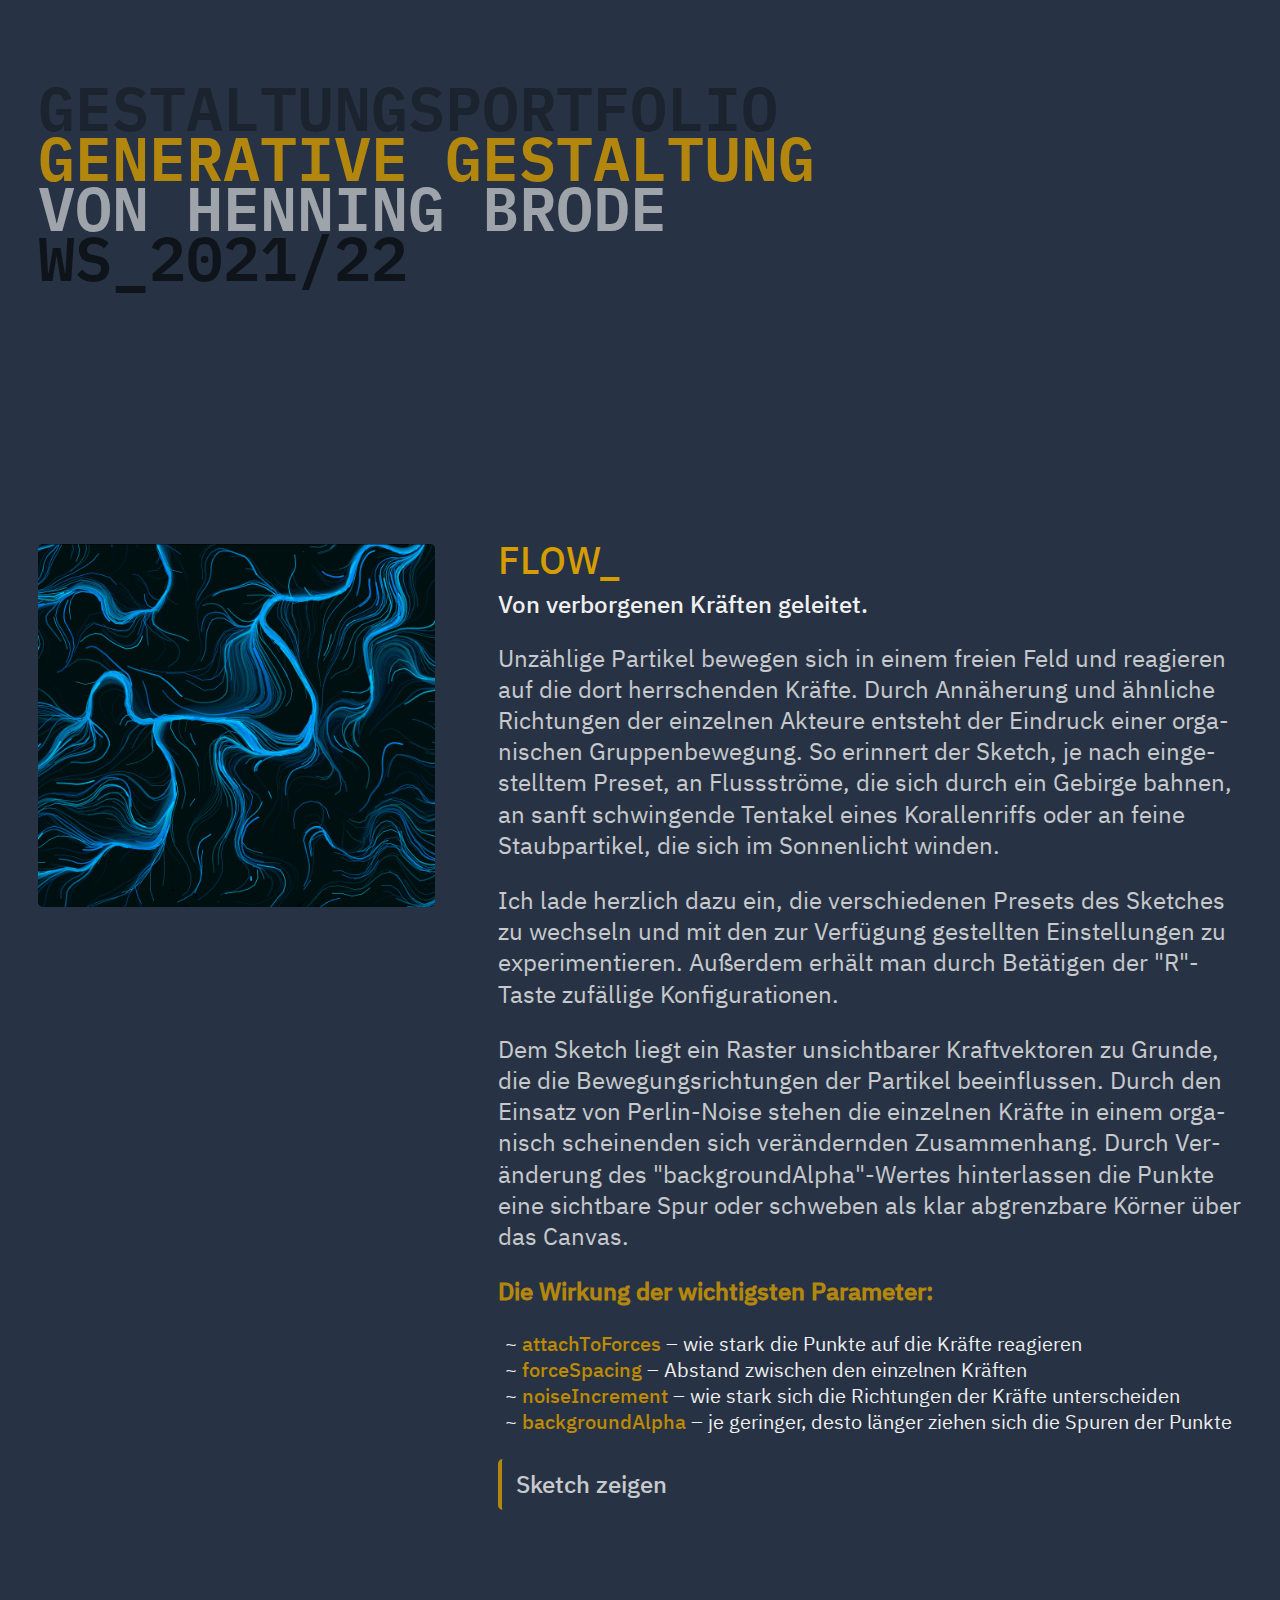
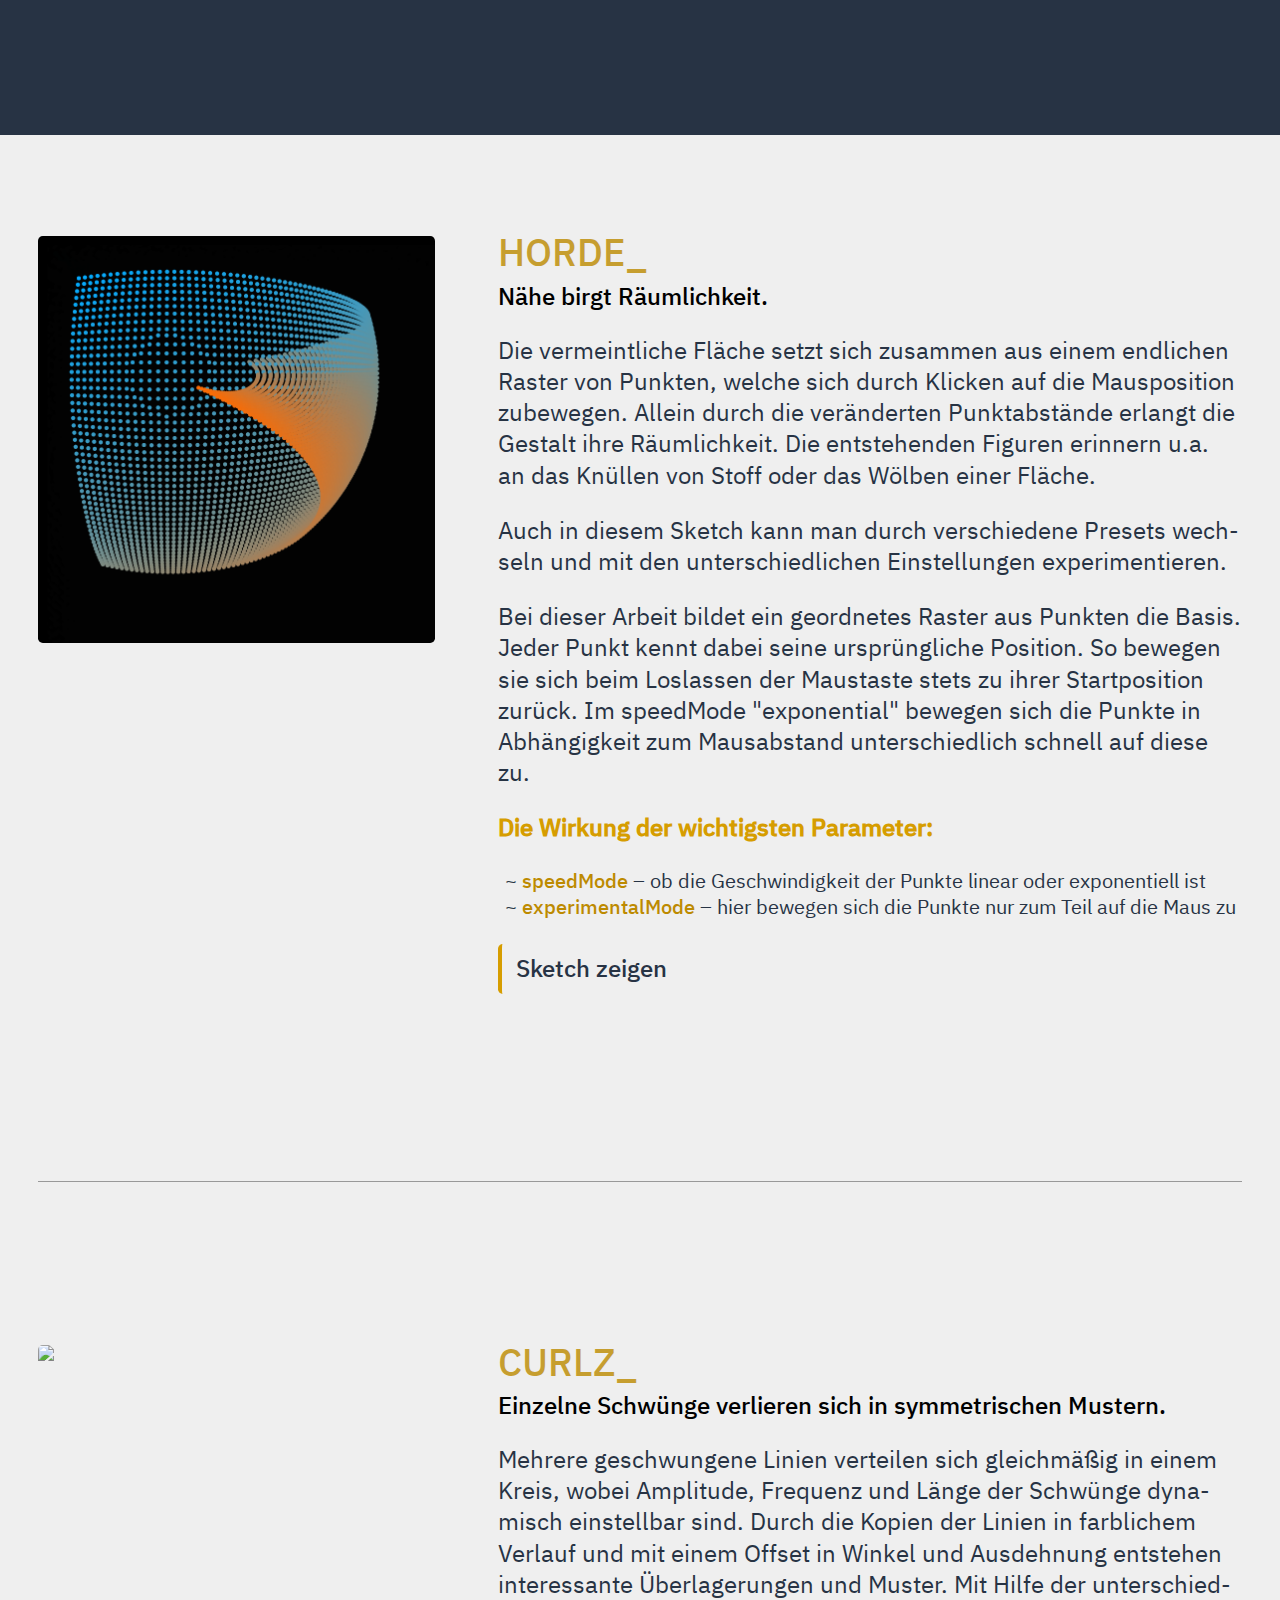
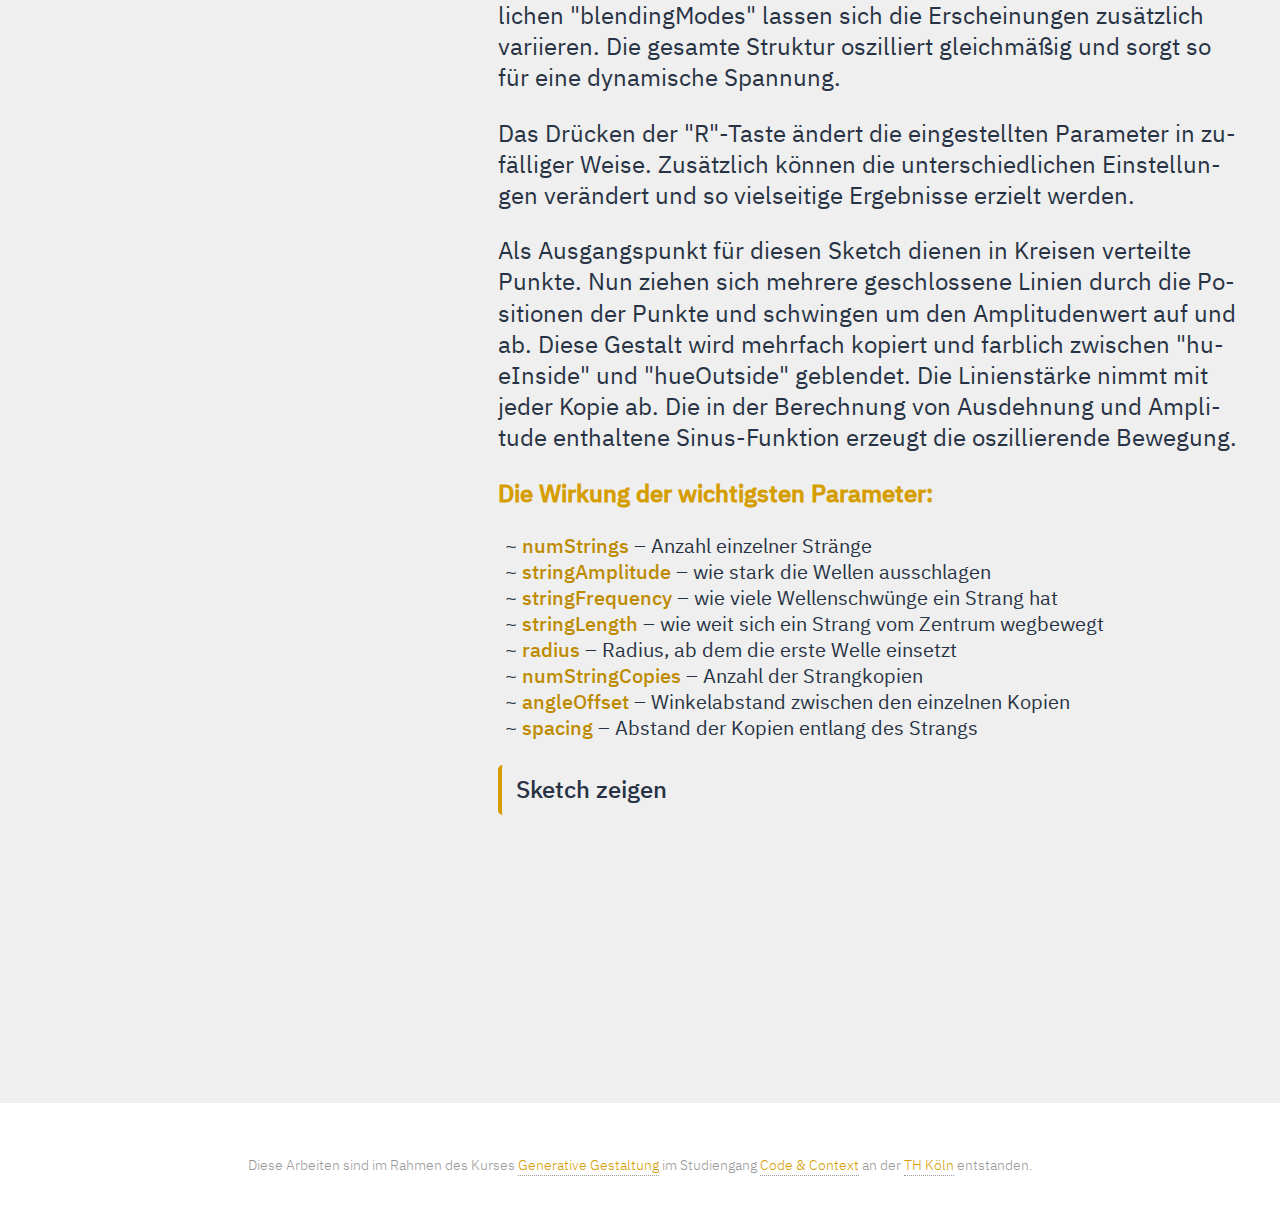
==== commit 9b5caadb: "Final fixes." ====
--- a/index.html
+++ b/index.html
@@ -41,19 +41,19 @@
       <!-- ContentBlock 
           ####################################################################-->
         <figure class="m-portfolioItem">
-          <img class="m-portfolioItem-image" src="result-freie-arbeit/gg-sketch-freie-arbeit.png">
+          <img class="m-portfolioItem-image" src="result-freie-arbeit/gg-sketch-freie-flow.png">
           <figcaption>
             <h2 class="m-portfolioItem-title">FLOW_</h2>
-            <h3 class="m-portfolioItem-subtitle">Von unscheinbaren Kräften geleitet.</h3>
+            <h3 class="m-portfolioItem-subtitle">Von verborgenen Kräften geleitet.</h3>
 
-            <p>Unzählige Partikel bewegen sich in einem freien Feld und reagieren auf die dort herrschenden Kräfte. Durch Annäherung und ähnliche Richtung der einzelnen Akteure entsteht der Eindruck einer organischen Gruppenbewegung. So erinnert der Sketch je nach eingestelltem Preset an Flussströme, die sich durch ein Gebirge bahnen, an sanft schwingende Tentakel eines Korallenriffs oder an feine Staubpartikel, die sich im Sonnenlicht winden.</p>
-            <p>Ich lade herzlich dazu ein, durch die verschiedenen Presets des Sketches zu wechseln und mit den zur Verfügung gestellten Einstellungen zu experimentieren.</p>
-            <p>Dem Sketch liegt ein Raster unsichtbarer Kraftvektoren zu Grunde, die die Bewegungsrichtungen der Partikel beeinflussen. Durch den Einsatz von Perlin-Noise stehen die einzelnen Kräfte in einem organisch scheinendem sich veränderndem Zusammenhang. Durch Veränderung des "backgroundAlpha"-Wertes hinterlassen die Punkte eine sichtbare Spur oder schweben als klar abgrenzbare Körner über das Canvas.</p>
+            <p>Unzählige Partikel bewegen sich in einem freien Feld und reagieren auf die dort herrschenden Kräfte. Durch Annäherung und ähnliche Richtungen der einzelnen Akteure entsteht der Eindruck einer organischen Gruppenbewegung. So erinnert der Sketch, je nach eingestelltem Preset, an Flussströme, die sich durch ein Gebirge bahnen, an sanft schwingende Tentakel eines Korallenriffs oder an feine Staubpartikel, die sich im Sonnenlicht winden.</p>
+            <p>Ich lade herzlich dazu ein, die verschiedenen Presets des Sketches zu wechseln und mit den zur Verfügung gestellten Einstellungen zu experimentieren. Außerdem erhält man durch Betätigen der "R"-Taste zufällige Konfigurationen.</p>
+            <p>Dem Sketch liegt ein Raster unsichtbarer Kraftvektoren zu Grunde, die die Bewegungsrichtungen der Partikel beeinflussen. Durch den Einsatz von Perlin-Noise stehen die einzelnen Kräfte in einem organisch scheinenden sich verändernden Zusammenhang. Durch Veränderung des "backgroundAlpha"-Wertes hinterlassen die Punkte eine sichtbare Spur oder schweben als klar abgrenzbare Körner über das Canvas.</p>
             <p class="setting-header">Die Wirkung der wichtigsten Parameter:</p>
             <ul>
-              <li><b>attachToForces</b> – der Grad, wie stark die Punkte auf die Kräfte reagieren</li>
-              <li><b>forceSpacing</b> – der Abstand zwischen den einzelnen Kräften</li>
-              <li><b>noiseIncrement</b> – der Grad, wie stark sich die Richtungen der Kräfte unterscheiden</li>
+              <li><b>attachToForces</b> – wie stark die Punkte auf die Kräfte reagieren</li>
+              <li><b>forceSpacing</b> – Abstand zwischen den einzelnen Kräften</li>
+              <li><b>noiseIncrement</b> – wie stark sich die Richtungen der Kräfte unterscheiden</li>
               <li><b>backgroundAlpha</b> – je geringer, desto länger ziehen sich die Spuren der Punkte</li>
             </ul>
 
@@ -69,7 +69,7 @@
       <!-- ContentBlock 
         ####################################################################-->
       <figure class="m-portfolioItem">
-        <img class="m-portfolioItem-image" src="result-punkt-linie-flaeche/gg-sketch-punkt.png">
+        <img class="m-portfolioItem-image" src="result-punkt-linie-flaeche/gg-sketch-horde.png">
         <figcaption>
           <h2 class="m-portfolioItem-title">HORDE_</h2>
           <h3 class="m-portfolioItem-subtitle">Nähe birgt Räumlichkeit.</h3>
@@ -90,14 +90,14 @@
       <!-- ContentBlock 
         ####################################################################-->
       <figure class="m-portfolioItem">
-        <img class="m-portfolioItem-image" src="result-farbe/gg-result-farbe.png">
+        <img class="m-portfolioItem-image" src="result-farbe/gg-result-curlz.png">
         <figcaption>
           <h2 class="m-portfolioItem-title">CURLZ_</h2>
           <h3 class="m-portfolioItem-subtitle">Einzelne Schwünge verlieren sich in symmetrischen Mustern.</h3>
 
-          <p>Mehrere geschwungene Linien verteilen sich gleichmäßig in einem Kreis, wobei Amplitude, Frequenz und Länge der Schwünge dynamisch einstellbar sind. Durch die zusätzlichen Kopien der Linien in farblichem Verlauf und mit einem Offset in Winkel und Ausdehnung entstehen interessante Überlagerungen und Muster. Durch die unterschiedlichen "blendingModes" lassen sich die Erscheinungen zusätzlich variieren. Die gesamte Struktur oszilliert gleichmäßig und sorgt so für eine dynamische Spannung.</p>
-          <p>Durch Drücken der "R"-Taste ändern sich die eingestellten Parameter in zufälliger Weise. Zusätzlich können die unterschiedlichen Einstellungen verändert und so vielseitige Ergebnisse erzielt werden.</p>
-          <p>Als Ausgangspunkt für diesen Sketch dienten in mehreren Kreisen verteilte Punkte. Anstelle dieser ziehen sich nun mehrere geschlossene Linien durch die Positionen der Punkte und schwingen um den Amplitudenwert auf und ab. Diese Gestalt wird mehrfach kopiert und farblich zwischen "hueInside" und "hueOutside" geblendet. Die Linienstärke nimmt mit jeder Kopie ab. Die in der Berechnung von Ausdehnung und Amplitude enthaltene Sinus-Funktion erzeugt die oszillierende Bewegung.</p>
+          <p>Mehrere geschwungene Linien verteilen sich gleichmäßig in einem Kreis, wobei Amplitude, Frequenz und Länge der Schwünge dynamisch einstellbar sind. Durch die Kopien der Linien in farblichem Verlauf und mit einem Offset in Winkel und Ausdehnung entstehen interessante Überlagerungen und Muster. Mit Hilfe der unterschiedlichen "blendingModes" lassen sich die Erscheinungen zusätzlich variieren. Die gesamte Struktur oszilliert gleichmäßig und sorgt so für eine dynamische Spannung.</p>
+          <p>Das Drücken der "R"-Taste ändert die eingestellten Parameter in zufälliger Weise. Zusätzlich können die unterschiedlichen Einstellungen verändert und so vielseitige Ergebnisse erzielt werden.</p>
+          <p>Als Ausgangspunkt für diesen Sketch dienen in Kreisen verteilte Punkte. Nun ziehen sich mehrere geschlossene Linien durch die Positionen der Punkte und schwingen um den Amplitudenwert auf und ab. Diese Gestalt wird mehrfach kopiert und farblich zwischen "hueInside" und "hueOutside" geblendet. Die Linienstärke nimmt mit jeder Kopie ab. Die in der Berechnung von Ausdehnung und Amplitude enthaltene Sinus-Funktion erzeugt die oszillierende Bewegung.</p>
             <p class="setting-header">Die Wirkung der wichtigsten Parameter:</p>
             <ul>
               <li><b>numStrings</b> – Anzahl einzelner Stränge</li>
